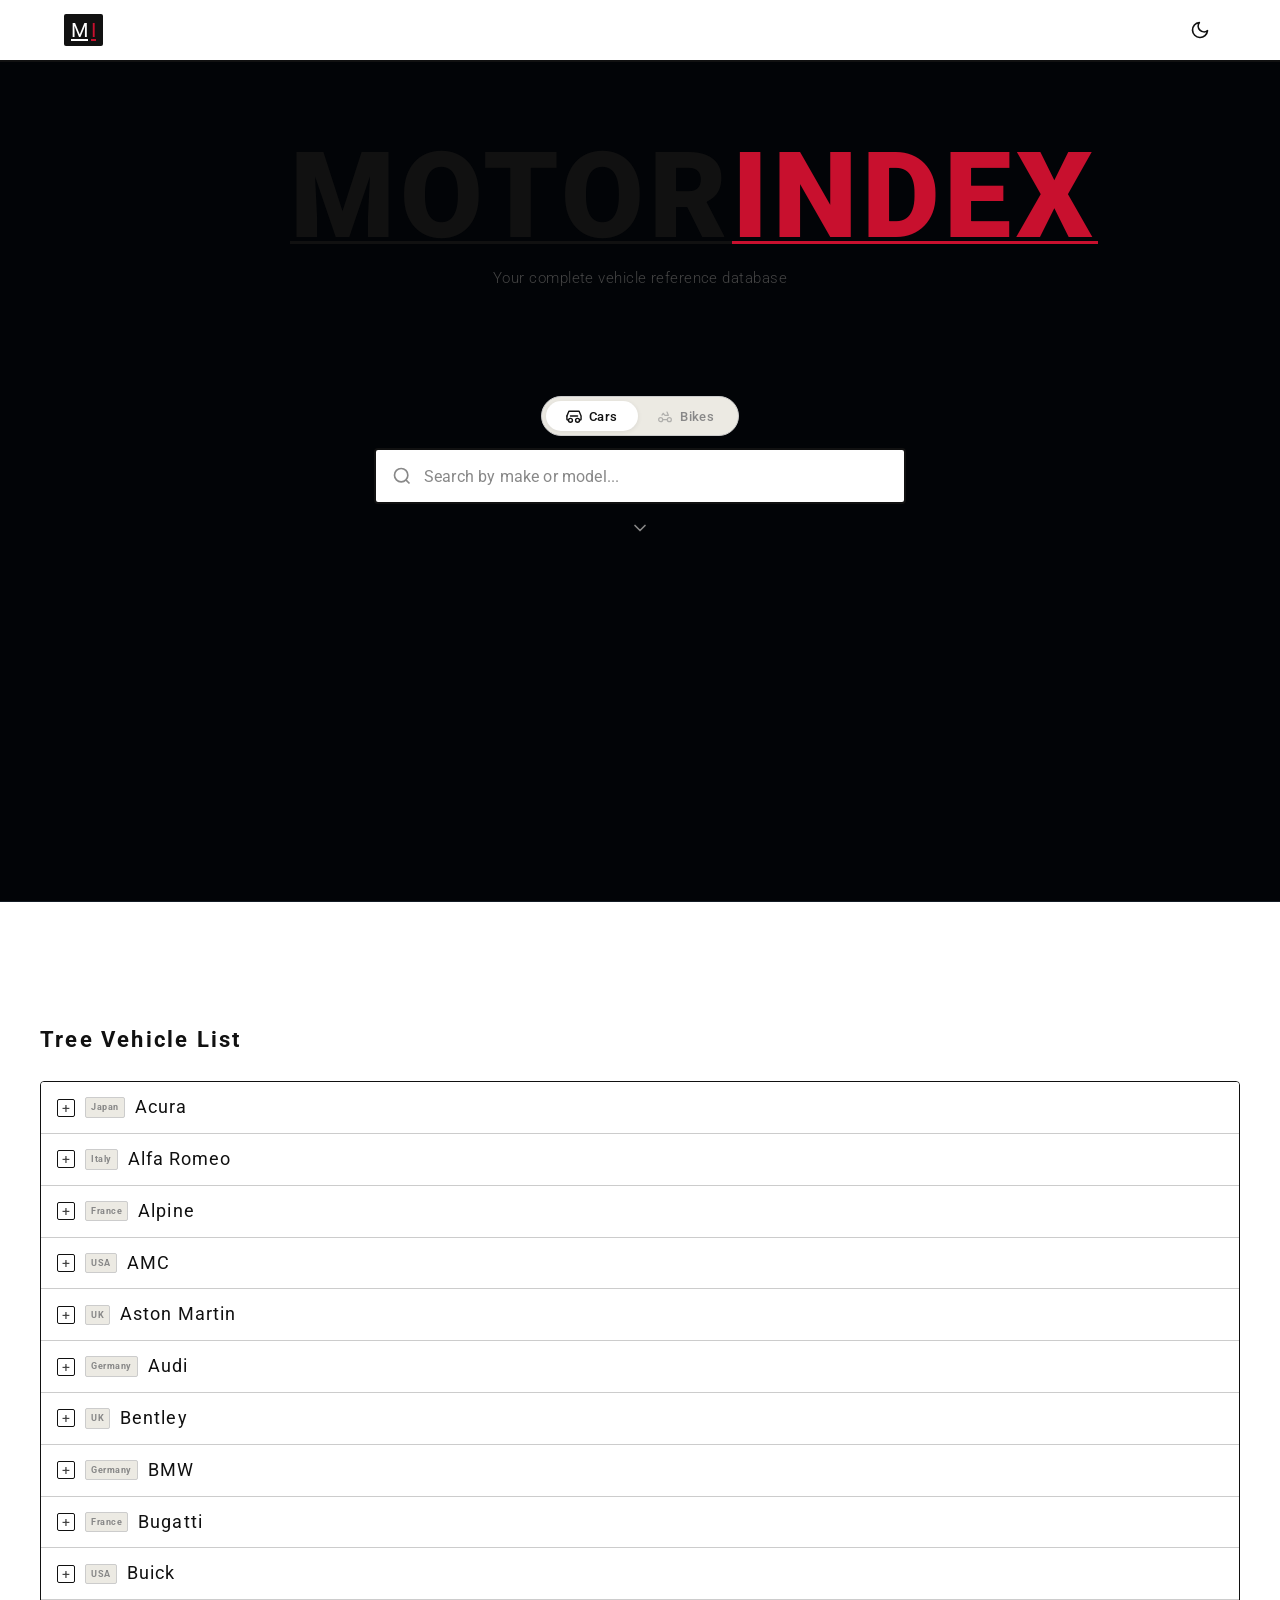
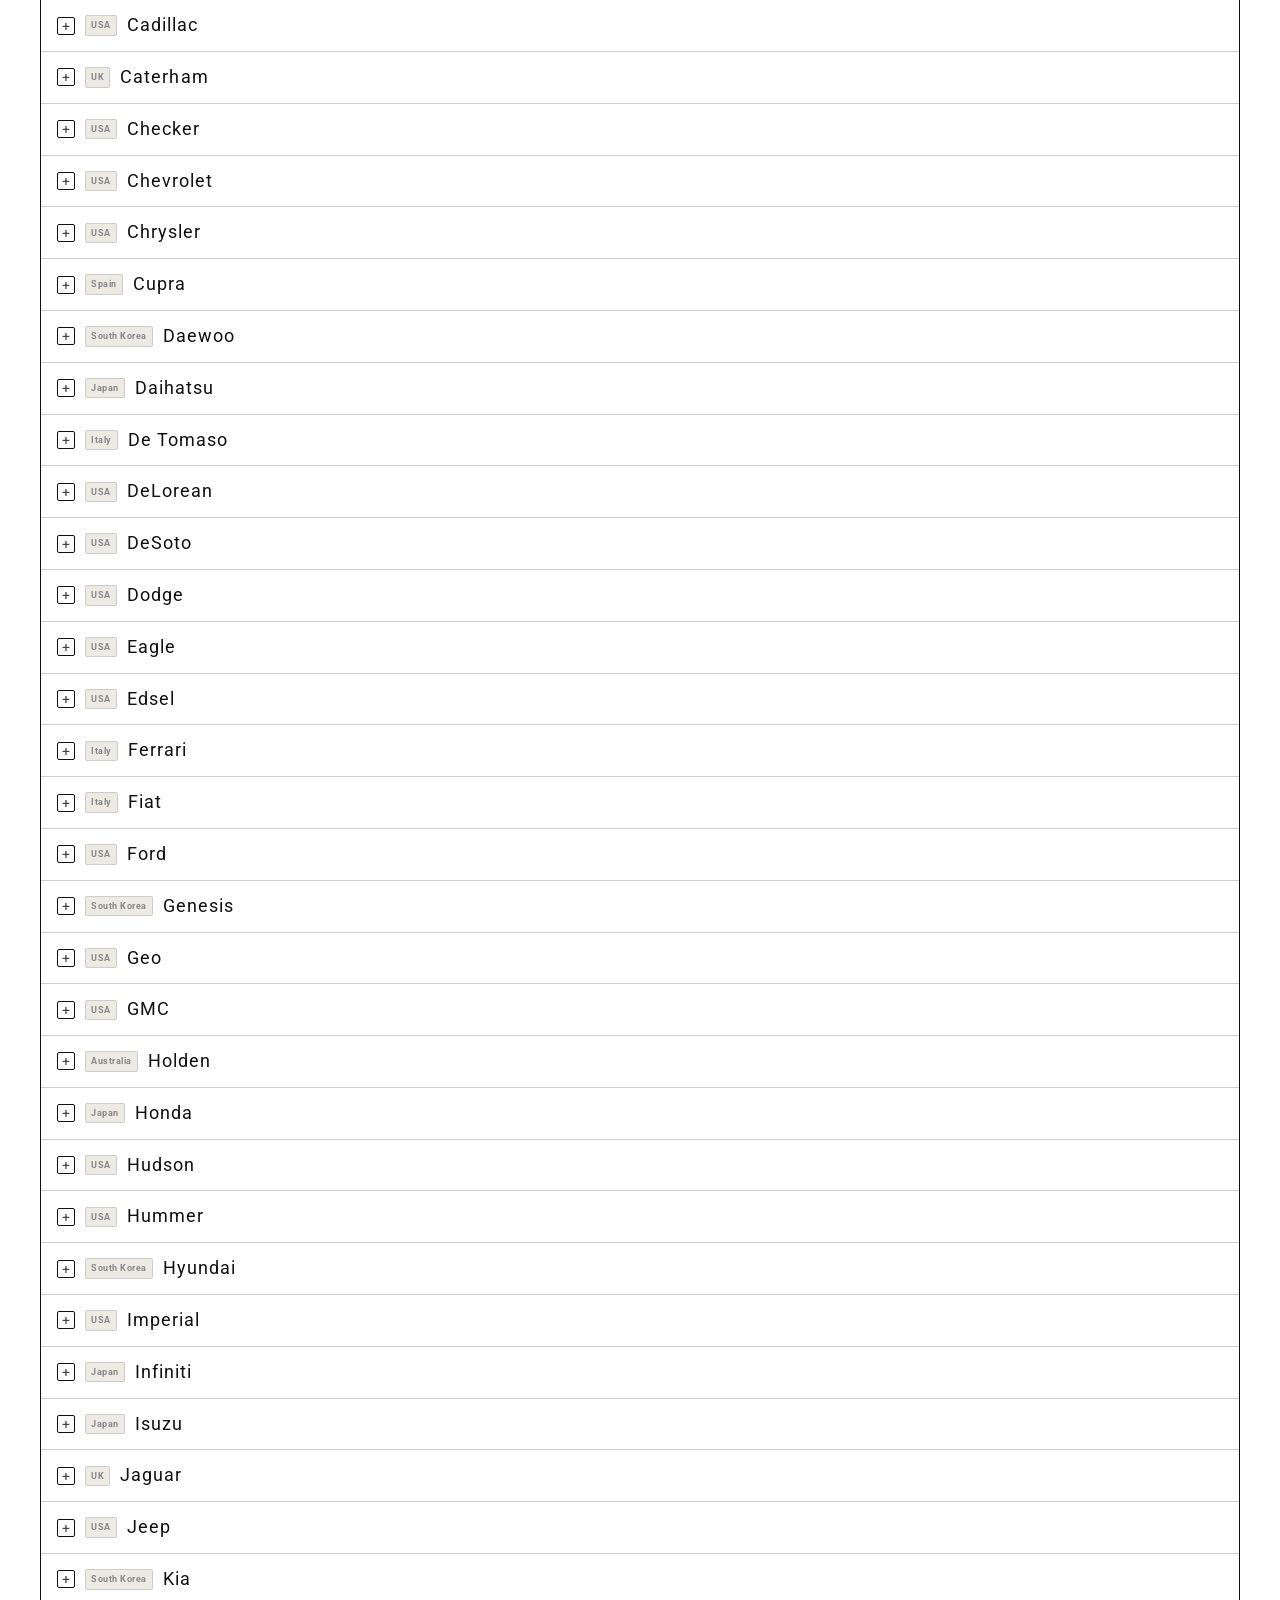
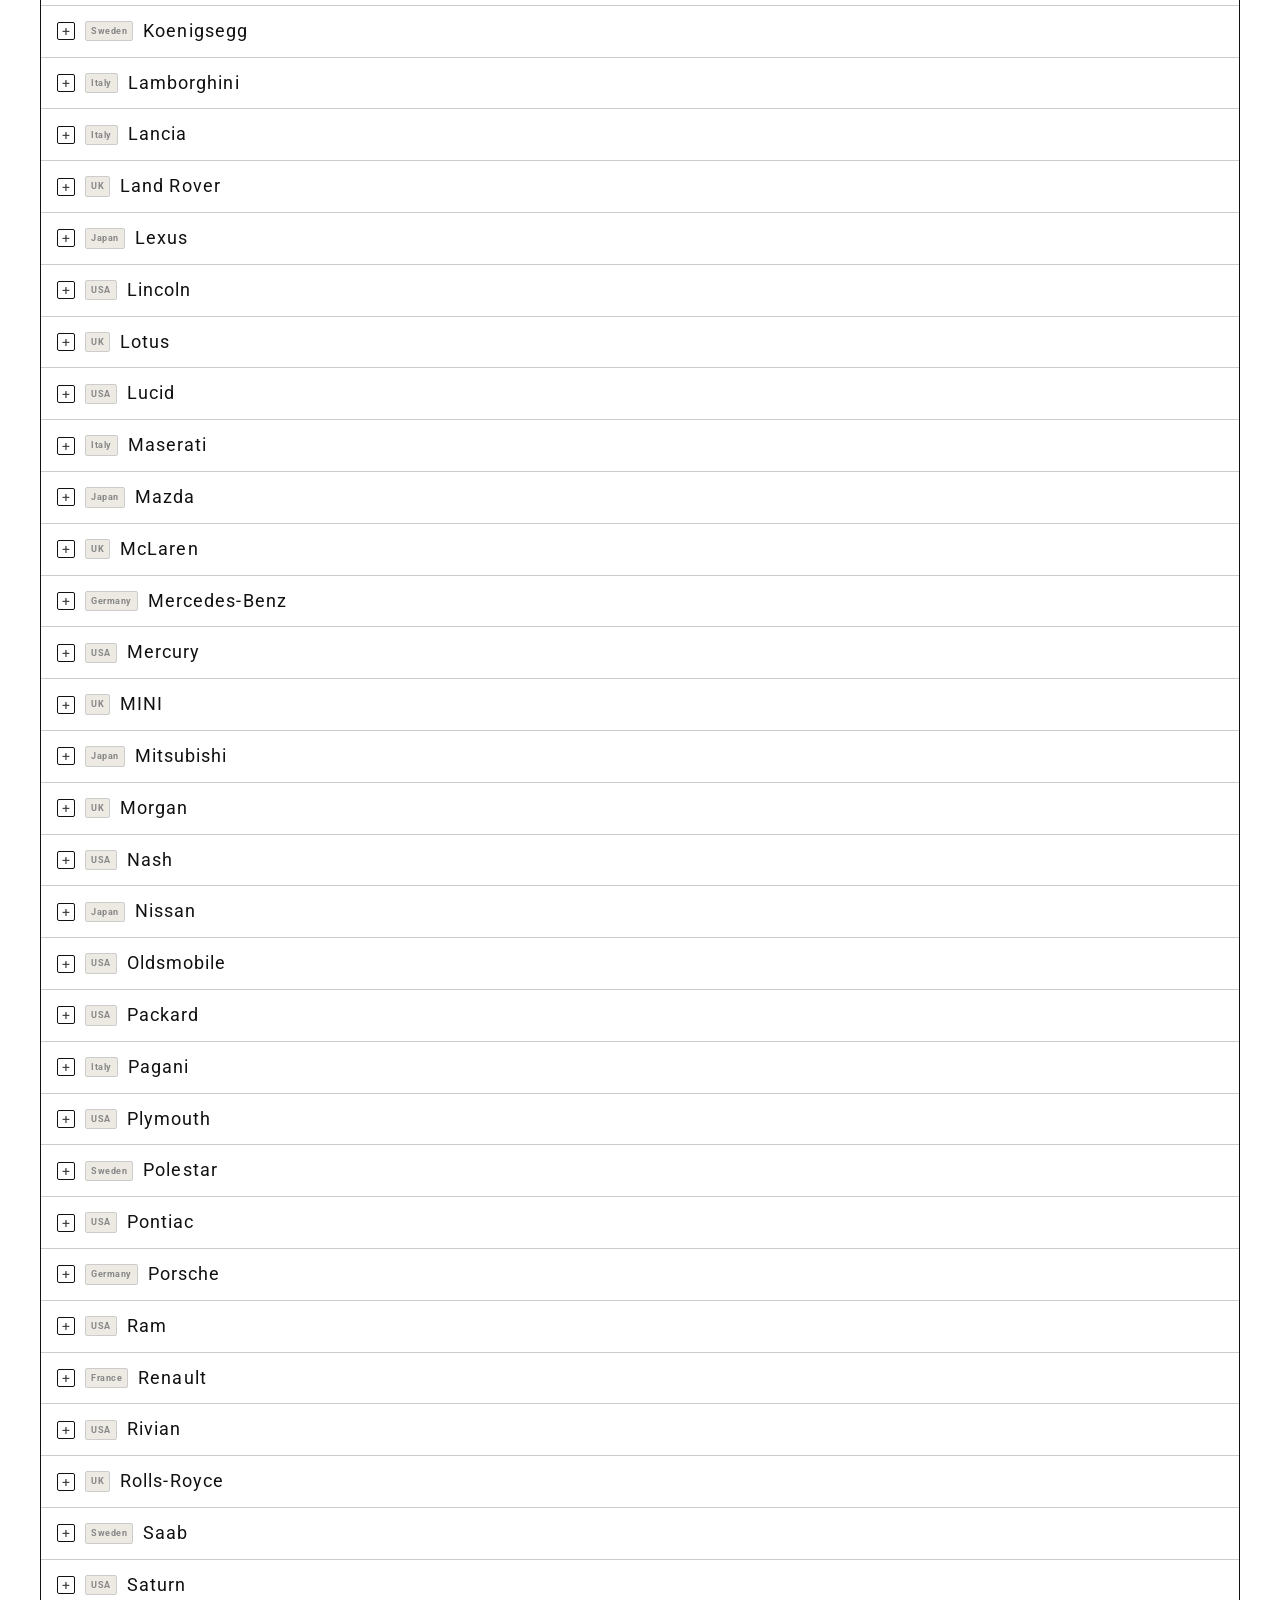
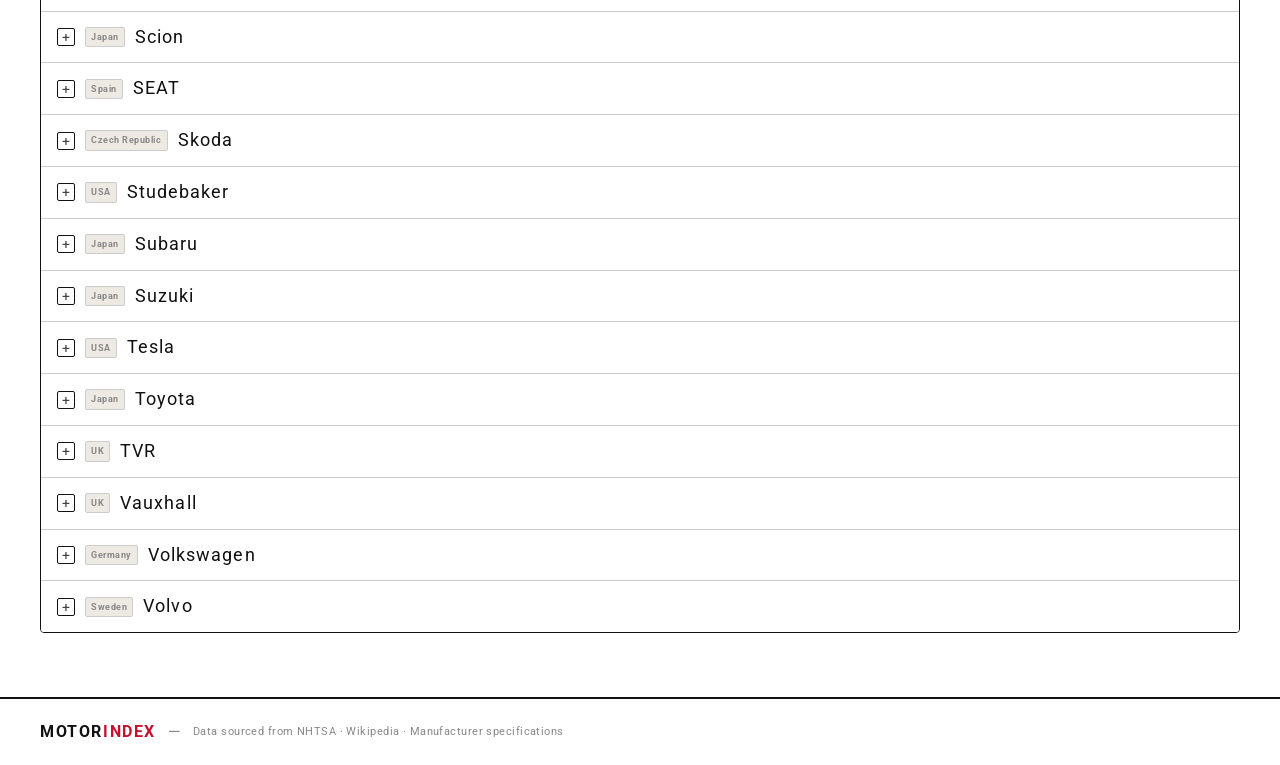
==== car.html @ bc0e2258 "Initial commit — MotorIndex project Co-Authored-By: Claude Sonnet 4.6 <noreply@anthropic.com>" ====
<!DOCTYPE html>
<html lang="en" data-theme="light">
<head>
  <meta charset="UTF-8">
  <meta name="viewport" content="width=device-width, initial-scale=1.0">
  <title>Vehicle Profile — MotorIndex</title>
  <link rel="preconnect" href="https://fonts.googleapis.com">
  <link rel="preconnect" href="https://fonts.gstatic.com" crossorigin>
  <link href="https://fonts.googleapis.com/css2?family=Roboto:ital,wght@0,300;0,400;0,500;0,700;0,900;1,400&display=swap" rel="stylesheet">
  <link rel="stylesheet" href="css/style.css">
</head>
<body>

  <header class="header">
    <div class="header-inner">
      <a href="index.html" class="logo">
        <span class="logo-mark"><span class="logo-m">M</span><span class="logo-i">I</span></span>
      </a>
      <button class="theme-toggle" id="themeToggle" aria-label="Toggle theme">
        <svg class="theme-icon theme-icon--sun" viewBox="0 0 24 24" fill="none" stroke="currentColor" stroke-width="2" stroke-linecap="round" stroke-linejoin="round" width="20" height="20" aria-hidden="true">
          <circle cx="12" cy="12" r="5"/>
          <line x1="12" y1="1" x2="12" y2="3"/>
          <line x1="12" y1="21" x2="12" y2="23"/>
          <line x1="4.22" y1="4.22" x2="5.64" y2="5.64"/>
          <line x1="18.36" y1="18.36" x2="19.78" y2="19.78"/>
          <line x1="1" y1="12" x2="3" y2="12"/>
          <line x1="21" y1="12" x2="23" y2="12"/>
          <line x1="4.22" y1="19.78" x2="5.64" y2="18.36"/>
          <line x1="18.36" y1="5.64" x2="19.78" y2="4.22"/>
        </svg>
        <svg class="theme-icon theme-icon--moon" viewBox="0 0 24 24" fill="none" stroke="currentColor" stroke-width="2" stroke-linecap="round" stroke-linejoin="round" width="20" height="20" aria-hidden="true">
          <path d="M21 12.79A9 9 0 1 1 11.21 3 7 7 0 0 0 21 12.79z"/>
        </svg>
      </button>
    </div>
  </header>

  <main class="car-main">
    <div class="page-inner">

      <nav class="breadcrumb" id="breadcrumb" aria-label="Breadcrumb">
        <a href="index.html" class="breadcrumb-link">Home</a>
        <span class="breadcrumb-sep">›</span>
        <a href="#" class="breadcrumb-link" id="breadcrumbMakeLink">—</a>
        <span class="breadcrumb-sep">›</span>
        <a href="#" class="breadcrumb-link" id="breadcrumbModelLink">—</a>
        <span class="breadcrumb-sep">›</span>
        <span class="breadcrumb-current" id="breadcrumbYear">—</span>
      </nav>

      <!-- Car hero -->
      <div class="car-hero" id="carHero">
        <div class="car-hero-text">
          <p class="car-year-badge" id="carYear">—</p>
          <h1 class="car-title" id="carTitle">Loading vehicle...</h1>
          <div class="car-meta" id="carMeta"></div>
          <div class="car-rating-row" id="carRatingRow"></div>
        </div>
        <div class="car-hero-image" id="carHeroImage">
          <div class="car-image-placeholder" id="carImagePlaceholder">
            <svg viewBox="0 0 120 60" fill="none" xmlns="http://www.w3.org/2000/svg" class="car-silhouette">
              <path d="M10 40 L20 20 L35 14 L65 12 L85 18 L100 28 L110 35 L110 42 L10 42 Z" stroke="currentColor" stroke-width="2" fill="none"/>
              <circle cx="28" cy="43" r="7" stroke="currentColor" stroke-width="2" fill="none"/>
              <circle cx="88" cy="43" r="7" stroke="currentColor" stroke-width="2" fill="none"/>
              <path d="M35 14 L38 28 L75 28 L80 18" stroke="currentColor" stroke-width="1.5" fill="none"/>
            </svg>
          </div>
          <img class="car-image hidden" id="carImage" alt="" loading="lazy">
        </div>
      </div>

      <!-- Recall banner -->
      <div class="recall-banner hidden" id="recallBanner">
        <svg viewBox="0 0 24 24" fill="none" stroke="currentColor" stroke-width="2" width="18" height="18">
          <path d="M10.29 3.86L1.82 18a2 2 0 0 0 1.71 3h16.94a2 2 0 0 0 1.71-3L13.71 3.86a2 2 0 0 0-3.42 0z"/>
          <line x1="12" y1="9" x2="12" y2="13"/><line x1="12" y1="17" x2="12.01" y2="17"/>
        </svg>
        <span id="recallBannerText"></span>
        <a href="#recalls" class="recall-banner-link">View recalls ↓</a>
      </div>

      <!-- Tab navigation -->
      <nav class="tab-nav" id="tabNav" role="tablist" aria-label="Vehicle sections">
        <button class="tab-btn active" data-tab="overview" role="tab" aria-selected="true">
          <span>OVERVIEW</span>
        </button>
        <button class="tab-btn" data-tab="specs" role="tab" aria-selected="false">
          <span>SPECIFICATIONS</span>
        </button>
        <button class="tab-btn" data-tab="maintenance" role="tab" aria-selected="false">
          <span>MAINTENANCE</span>
        </button>
        <button class="tab-btn" data-tab="videos" role="tab" aria-selected="false">
          <span>VIDEOS</span>
        </button>
      </nav>

      <!-- Tab: Overview -->
      <div class="tab-panel active" id="tab-overview" role="tabpanel">
        <div class="section-header">
          <span class="chapter-num">01</span>
          <h2 class="section-title">OVERVIEW</h2>
          <div class="section-rule"></div>
        </div>

        <div class="overview-grid">
          <div class="overview-main">
            <div class="info-block" id="overviewDesc">
              <div class="skeleton-text">
                <div class="skeleton-line"></div>
                <div class="skeleton-line"></div>
                <div class="skeleton-line short"></div>
              </div>
            </div>

            <div class="safety-block" id="safetyBlock"></div>
          </div>

          <div class="overview-aside">
            <div class="quick-facts" id="quickFacts">
              <div class="quick-facts-header">QUICK FACTS</div>
              <div class="quick-facts-body" id="quickFactsBody">
                <div class="skeleton-text">
                  <div class="skeleton-line"></div>
                  <div class="skeleton-line"></div>
                  <div class="skeleton-line"></div>
                </div>
              </div>
            </div>

            <div class="external-links" id="externalLinks"></div>
          </div>
        </div>
      </div>

      <!-- Tab: Specs -->
      <div class="tab-panel" id="tab-specs" role="tabpanel">
        <div class="section-header">
          <span class="chapter-num">02</span>
          <h2 class="section-title">SPECIFICATIONS</h2>
          <div class="section-rule"></div>
        </div>
        <div class="specs-content" id="specsContent">
          <div class="loading-state">
            <div class="loading-spinner"></div>
            <p>Loading specifications...</p>
          </div>
        </div>
      </div>

      <!-- Tab: Maintenance -->
      <div class="tab-panel" id="tab-maintenance" role="tabpanel">
        <div class="section-header">
          <span class="chapter-num">03</span>
          <h2 class="section-title">MAINTENANCE SCHEDULE</h2>
          <div class="section-rule"></div>
        </div>
        <div class="maintenance-content" id="maintenanceContent">
          <div class="loading-state">
            <div class="loading-spinner"></div>
            <p>Loading maintenance schedule...</p>
          </div>
        </div>
      </div>

      <!-- Tab: Videos -->
      <div class="tab-panel" id="tab-videos" role="tabpanel">
        <div class="section-header">
          <span class="chapter-num">04</span>
          <h2 class="section-title">VIDEO GUIDES</h2>
          <div class="section-rule"></div>
        </div>
        <p class="videos-intro">Curated video searches for this vehicle. Links open YouTube.</p>
        <div class="videos-grid" id="videosGrid"></div>
      </div>

    </div>
  </main>

  <!-- Recalls section (outside tabs for anchor linking) -->
  <div class="recalls-section page-inner hidden" id="recallsSection">
    <div class="section-header">
      <span class="chapter-num" style="color:var(--accent)">!</span>
      <h2 class="section-title">RECALL NOTICES</h2>
      <div class="section-rule"></div>
    </div>
    <div id="recallsList"></div>
  </div>

  <footer class="footer">
    <div class="footer-inner">
      <span class="footer-logo"><span class="footer-logo-motor">MOTOR</span><span class="footer-logo-index">INDEX</span></span>
      <span class="footer-sep">—</span>
      <span class="footer-copy">Data sourced from NHTSA · Wikipedia · Manufacturer specifications</span>
    </div>
  </footer>

  <script src="js/data.js"></script>
  <script src="js/theme.js"></script>
  <script src="js/api.js"></script>
  <script src="js/maintenance.js"></script>
  <script src="js/car.js"></script>
</body>
</html>
---- css/style.css ----
/* ============================================================
   MotorIndex — Style System
   Theme: Car Manual · White & Black · Light/Dark
   ============================================================ */

/* ── Variables ────────────────────────────────────────────── */
:root {
  --bg:          #FFFFFF;
  --bg-2:        #F5F4F0;
  --bg-3:        #ECEAE3;
  --text:        #111111;
  --text-2:      #444444;
  --text-3:      #888888;
  --accent:      #C8102E;
  --accent-dim:  rgba(200, 16, 46, 0.12);
  --border:      #CCCCCC;
  --border-2:    #111111;
  --shadow:      rgba(0, 0, 0, 0.08);
  --shadow-lg:   rgba(0, 0, 0, 0.16);
  --radius:      4px;
  --transition:  0.25s ease;
}

[data-theme="dark"] {
  --bg:          #0E0E0E;
  --bg-2:        #1A1A1A;
  --bg-3:        #242424;
  --text:        #F0EFEB;
  --text-2:      #AAAAAA;
  --text-3:      #666666;
  --accent:      #E8303E;
  --accent-dim:  rgba(232, 48, 62, 0.15);
  --border:      #2E2E2E;
  --border-2:    #EEEEEE;
  --shadow:      rgba(0, 0, 0, 0.3);
  --shadow-lg:   rgba(0, 0, 0, 0.5);
}

/* ── Reset ────────────────────────────────────────────────── */
*, *::before, *::after { box-sizing: border-box; margin: 0; padding: 0; }

html {
  scroll-behavior: smooth;
  font-size: 16px;
}

body {
  font-family: 'Roboto', sans-serif;
  font-weight: 400;
  background: var(--bg);
  color: var(--text);
  line-height: 1.6;
  transition: background var(--transition), color var(--transition);
  min-height: 100vh;
  display: flex;
  flex-direction: column;
}

main { flex: 1; }

a { color: inherit; text-decoration: none; }
img { max-width: 100%; height: auto; display: block; }
button { cursor: pointer; border: none; background: none; font-family: inherit; }

/* ── Header ───────────────────────────────────────────────── */
.header {
  position: sticky;
  top: 0;
  z-index: 100;
  background: var(--bg);
  border-bottom: 2px solid var(--border-2);
  transition: background var(--transition), border-color var(--transition);
}

.header-inner {
  max-width: 1200px;
  margin: 0 auto;
  padding: 0 24px;
  height: 60px;
  display: flex;
  align-items: center;
  justify-content: space-between;
}

/* ── Logo ─────────────────────────────────────────────────── */
.logo {
  display: flex;
  align-items: center;
  gap: 10px;
  text-decoration: none;
  transition: opacity 0.2s;
}
.logo:hover { opacity: 0.75; }

.logo-mark {
  height: 32px;
  background: #111111;
  font-family: 'Roboto', sans-serif;
  font-size: 20px;
  display: flex;
  align-items: center;
  justify-content: center;
  gap: 3px;
  border-radius: 2px;
  padding: 0 7px;
  flex-shrink: 0;
}

.logo-m {
  color: #ffffff;
  line-height: 1;
  text-decoration: underline;
  text-decoration-color: #ffffff;
  text-underline-offset: 2px;
  text-decoration-thickness: 2px;
}

.logo-i {
  color: var(--accent);
  line-height: 1;
  text-decoration: underline;
  text-decoration-color: var(--accent);
  text-underline-offset: 2px;
  text-decoration-thickness: 2px;
}

/* ── Hero title underlines ────────────────────────────────── */
.hero-title-motor {
  text-decoration: underline;
  text-decoration-color: var(--text);
  text-underline-offset: 4px;
  text-decoration-thickness: 3px;
  transition: text-decoration-color var(--transition);
}

.hero-title-index {
  color: var(--accent);
  text-decoration: underline;
  text-decoration-color: var(--accent);
  text-underline-offset: 4px;
  text-decoration-thickness: 3px;
}

/* ── Theme Toggle ─────────────────────────────────────────── */
.theme-toggle {
  display: flex;
  align-items: center;
  justify-content: center;
  background: none;
  border: none;
  cursor: pointer;
  padding: 6px;
  border-radius: var(--radius);
  color: var(--text);
  transition: color var(--transition), opacity 0.2s;
}
.theme-toggle:hover { opacity: 0.6; }

/* Sun shown in dark mode, moon shown in light mode */
.theme-icon { display: none; flex-shrink: 0; }
.theme-icon--moon { display: block; }

[data-theme="dark"] .theme-icon--moon { display: none; }
[data-theme="dark"] .theme-icon--sun  { display: block; }

/* ── Hero Section ─────────────────────────────────────────── */
.hero {
  position: relative;
  padding: 80px 24px 60px;
  text-align: center;
  overflow: hidden;
  min-height: calc(100vh - 60px);
  border-bottom: 1px solid rgba(147, 197, 253, 0.12);
  background: #020407;
}

.hero-bg-lines {
  display: none;
}

.hero-inner {
  position: relative;
  z-index: 1;
  max-width: 700px;
  margin: 0 auto;
}

.hero-edition {
  font-family: 'Roboto', sans-serif;
  font-size: 11px;
  letter-spacing: 0.18em;
  color: var(--text-3);
  margin-bottom: 20px;
  animation: fadeUp 0.6s ease both;
}

.hero-title {
  font-family: 'Roboto', sans-serif;
  font-size: clamp(64px, 12vw, 120px);
  font-weight: 900;
  line-height: 0.9;
  letter-spacing: 0.04em;
  color: var(--text);
  text-align: center;
  margin-bottom: 16px;
  animation: fadeUp 0.6s ease 0.1s both;
}


.hero-subtitle {
  font-size: 15px;
  color: var(--text-2);
  font-weight: 300;
  margin-bottom: 40px;
  letter-spacing: 0.03em;
  animation: fadeUp 0.6s ease 0.2s both;
}

/* ── Floating Search ──────────────────────────────────────── */
.float-search {
  position: fixed;
  left: 50%;
  transform: translateX(-50%);
  width: 100%;
  max-width: 580px;
  padding: 0 24px;
  z-index: 50;
  top: 42vh; /* overridden by JS on scroll */
}

.float-arrow {
  display: flex;
  justify-content: center;
  margin-top: 14px;
  color: var(--text-3);
  animation: float-arrow-bounce 1.6s ease-in-out infinite;
  transition: opacity 0.3s ease;
}

@keyframes float-arrow-bounce {
  0%, 100% { transform: translateY(0);   opacity: 0.5; }
  50%       { transform: translateY(8px); opacity: 1;   }
}

/* ── Mode Toggle (Car / Bikes) ────────────────────────────── */
.mode-toggle {
  position: relative;
  display: flex;
  align-items: center;
  width: fit-content;
  margin: 0 auto 12px;
  background: rgba(255,255,255,0.06);
  border: 1px solid rgba(147, 197, 253, 0.18);
  border-radius: 100px;
  padding: 4px;
}

.mode-pill {
  position: absolute;
  top: 4px;
  left: 4px;
  height: calc(100% - 8px);
  background: rgba(147, 197, 253, 0.18);
  border-radius: 100px;
  pointer-events: none;
  transition: transform 0.32s cubic-bezier(0.34, 1.4, 0.64, 1),
              width 0.32s cubic-bezier(0.34, 1.4, 0.64, 1);
}

.mode-btn {
  position: relative;
  z-index: 1;
  display: flex;
  align-items: center;
  gap: 7px;
  padding: 7px 20px;
  border-radius: 100px;
  font-family: 'Roboto', sans-serif;
  font-size: 13px;
  font-weight: 500;
  color: rgba(147, 197, 253, 0.4);
  background: none;
  border: none;
  cursor: pointer;
  white-space: nowrap;
  letter-spacing: 0.03em;
  transition: color 0.25s ease;
}

.mode-btn svg {
  flex-shrink: 0;
  transition: transform 0.3s ease, opacity 0.25s ease;
  opacity: 0.5;
}

.mode-btn.active {
  color: #ddeeff;
}

.mode-btn.active svg {
  transform: scale(1.18);
  opacity: 1;
}

/* In light mode (hero isn't visible) fall back to theme colours */
[data-theme="light"] .mode-toggle {
  background: var(--bg-3);
  border-color: var(--border);
}
[data-theme="light"] .mode-pill  { background: var(--bg); box-shadow: 0 1px 5px var(--shadow); }
[data-theme="light"] .mode-btn   { color: var(--text-3); }
[data-theme="light"] .mode-btn.active { color: var(--text); }
[data-theme="light"] .mode-btn svg { opacity: 0.6; }
[data-theme="light"] .mode-btn.active svg { opacity: 1; }

/* ── Search ───────────────────────────────────────────────── */

.search-box {
  position: relative;
  max-width: 580px;
  margin: 0 auto;
}

.search-input-row {
  display: flex;
  align-items: center;
  background: var(--bg);
  border: 2px solid var(--border-2);
  border-radius: var(--radius);
  padding: 0 16px;
  gap: 12px;
  transition: border-color 0.2s, box-shadow 0.2s, background var(--transition);
  height: 56px;
}

.search-input-row:focus-within {
  border-color: var(--accent);
  box-shadow: 0 0 0 3px var(--accent-dim);
}

.search-icon {
  width: 20px;
  height: 20px;
  color: var(--text-3);
  flex-shrink: 0;
}

.search-input {
  flex: 1;
  border: none;
  outline: none;
  background: transparent;
  font-family: 'Roboto', sans-serif;
  font-size: 16px;
  color: var(--text);
  letter-spacing: 0.01em;
}

.search-input::placeholder { color: var(--text-3); }

.search-clear {
  display: flex;
  align-items: center;
  justify-content: center;
  width: 28px;
  height: 28px;
  border-radius: 50%;
  color: var(--text-3);
  background: var(--bg-3);
  transition: background 0.2s, color 0.2s, transform 0.2s;
  flex-shrink: 0;
}

.search-clear:hover { background: var(--border); color: var(--text); transform: scale(1.1); }

.search-dropdown {
  position: absolute;
  top: calc(100% + 6px);
  left: 0;
  right: 0;
  background: var(--bg);
  border: 2px solid var(--border-2);
  border-radius: var(--radius);
  overflow: hidden;
  z-index: 50;
  box-shadow: 0 8px 32px var(--shadow-lg);
  transform-origin: top;
  animation: dropdownIn 0.18s ease;
  display: none;
}

.search-dropdown.open { display: block; }

@keyframes dropdownIn {
  from { opacity: 0; transform: scaleY(0.95) translateY(-4px); }
  to   { opacity: 1; transform: scaleY(1) translateY(0); }
}

.dropdown-section-label {
  font-family: 'Roboto', sans-serif;
  font-size: 10px;
  letter-spacing: 0.12em;
  color: var(--text-3);
  padding: 10px 16px 4px;
  border-bottom: 1px solid var(--border);
}

.dropdown-item {
  display: flex;
  align-items: center;
  gap: 12px;
  padding: 12px 16px;
  cursor: pointer;
  transition: background 0.15s;
  font-size: 15px;
  color: var(--text);
}

.dropdown-item:hover,
.dropdown-item.focused {
  background: var(--bg-2);
}

.dropdown-item-icon {
  width: 28px;
  height: 28px;
  background: var(--bg-3);
  border-radius: 2px;
  display: flex;
  align-items: center;
  justify-content: center;
  font-family: 'Roboto', sans-serif;
  font-size: 14px;
  color: var(--text-2);
  flex-shrink: 0;
}

.dropdown-item-name { font-weight: 500; }
.dropdown-item-sub  { font-size: 12px; color: var(--text-3); margin-left: auto; flex-shrink: 0; }
.dropdown-item-meta { display: flex; flex-direction: column; flex: 1; min-width: 0; }
.dropdown-item-make-label { font-size: 11px; color: var(--text-3); margin-top: 1px; }

.dropdown-empty {
  padding: 20px 16px;
  text-align: center;
  color: var(--text-3);
  font-size: 14px;
}

.search-hint {
  margin-top: 12px;
  font-family: 'Roboto', sans-serif;
  font-size: 11px;
  color: var(--text-3);
  letter-spacing: 0.04em;
}

/* ── Section Headers ──────────────────────────────────────── */
.section-header {
  display: flex;
  align-items: center;
  gap: 16px;
  margin-bottom: 32px;
}

.chapter-num {
  font-family: 'Roboto', sans-serif;
  font-size: 32px;
  color: var(--text-3);
  line-height: 1;
  flex-shrink: 0;
}

.section-title {
  font-family: 'Roboto', sans-serif;
  font-size: 22px;
  font-weight: 700;
  letter-spacing: 0.1em;
  color: var(--text);
  white-space: nowrap;
}

.section-rule {
  flex: 1;
  height: 2px;
  background: var(--border-2);
  transition: background var(--transition);
}

/* ── Browse Section ───────────────────────────────────────── */
.browse-section {
  padding: 120px 24px 64px;
}

.browse-inner {
  max-width: 1200px;
  margin: 0 auto;
}

.tree-list-title {
  font-family: 'Roboto', sans-serif;
  font-size: 22px;
  font-weight: 700;
  letter-spacing: 0.1em;
  color: var(--text);
  margin-bottom: 24px;
}

.filter-bar {
  display: flex;
  gap: 0;
  margin-bottom: 28px;
  border: 1.5px solid var(--border-2);
  border-radius: var(--radius);
  overflow: hidden;
  width: fit-content;
}

.filter-btn {
  padding: 8px 20px;
  font-family: 'Roboto', sans-serif;
  font-size: 11px;
  letter-spacing: 0.1em;
  color: var(--text-2);
  background: transparent;
  cursor: pointer;
  transition: background 0.2s, color 0.2s;
  border: none;
  position: relative;
}

.filter-btn + .filter-btn::before {
  content: '';
  position: absolute;
  left: 0; top: 20%; bottom: 20%;
  width: 1.5px;
  background: var(--border-2);
}

.filter-btn.active {
  background: var(--text);
  color: var(--bg);
}

.filter-btn:not(.active):hover {
  background: var(--bg-2);
  color: var(--text);
}

/* ── Makes Grid ───────────────────────────────────────────── */
.makes-grid {
  display: grid;
  grid-template-columns: repeat(auto-fill, minmax(160px, 1fr));
  gap: 12px;
}

.make-card {
  display: flex;
  flex-direction: column;
  align-items: center;
  justify-content: center;
  gap: 10px;
  padding: 24px 16px;
  background: var(--bg-2);
  border: 1.5px solid var(--border);
  border-radius: var(--radius);
  cursor: pointer;
  transition:
    transform 0.22s cubic-bezier(0.34, 1.56, 0.64, 1),
    box-shadow 0.22s ease,
    border-color 0.2s,
    background 0.2s;
  position: relative;
  overflow: hidden;
  text-align: center;
  user-select: none;
}

.make-card::after {
  content: '';
  position: absolute;
  inset: 0;
  background: var(--accent);
  opacity: 0;
  transition: opacity 0.3s;
  pointer-events: none;
}

.make-card:hover {
  transform: translateY(-4px);
  box-shadow: 0 8px 24px var(--shadow);
  border-color: var(--accent);
}

.make-card:active {
  transform: translateY(-1px);
  box-shadow: 0 3px 8px var(--shadow);
}

.make-card:active::after { opacity: 0.06; }

.make-initial {
  width: 44px;
  height: 44px;
  border-radius: 2px;
  background: var(--bg-3);
  border: 1.5px solid var(--border);
  display: flex;
  align-items: center;
  justify-content: center;
  font-family: 'Roboto', sans-serif;
  font-size: 24px;
  color: var(--text);
  transition: background 0.2s, border-color 0.2s, color var(--transition);
}

.make-card:hover .make-initial {
  background: var(--accent);
  border-color: var(--accent);
  color: #fff;
}

.make-name {
  font-family: 'Roboto', sans-serif;
  font-size: 11px;
  letter-spacing: 0.08em;
  color: var(--text-2);
  text-align: center;
  transition: color 0.2s;
}

.make-card:hover .make-name { color: var(--text); }

/* ── Load More ────────────────────────────────────────────── */
.load-more-wrap {
  text-align: center;
  margin-top: 32px;
}

/* ── Buttons ──────────────────────────────────────────────── */
.btn {
  display: inline-flex;
  align-items: center;
  gap: 8px;
  padding: 10px 24px;
  border-radius: var(--radius);
  font-family: 'Roboto', sans-serif;
  font-size: 12px;
  letter-spacing: 0.1em;
  font-weight: 700;
  cursor: pointer;
  transition: transform 0.18s cubic-bezier(0.34, 1.56, 0.64, 1), box-shadow 0.18s ease, background 0.2s, color 0.2s;
  position: relative;
  overflow: hidden;
  border: none;
}

.btn::before {
  content: '';
  position: absolute;
  top: 50%; left: 50%;
  width: 0; height: 0;
  background: rgba(255, 255, 255, 0.3);
  border-radius: 50%;
  transform: translate(-50%, -50%);
  transition: width 0.5s ease, height 0.5s ease, opacity 0.5s ease;
  opacity: 0;
}

.btn:active::before { width: 250px; height: 250px; opacity: 0; }
.btn:active { transform: scale(0.97); }

.btn-primary {
  background: var(--text);
  color: var(--bg);
}
.btn-primary:hover {
  transform: translateY(-2px);
  box-shadow: 0 6px 20px var(--shadow);
}

.btn-outline {
  background: transparent;
  color: var(--text);
  border: 2px solid var(--border-2);
}
.btn-outline:hover {
  background: var(--bg-2);
  transform: translateY(-2px);
  box-shadow: 0 6px 20px var(--shadow);
}

.btn-accent {
  background: var(--accent);
  color: #fff;
}
.btn-accent:hover {
  transform: translateY(-2px);
  box-shadow: 0 6px 20px rgba(200,16,46,0.3);
}

/* ── How It Works ─────────────────────────────────────────── */
.how-section {
  padding: 64px 24px;
  background: var(--bg-2);
  border-top: 2px solid var(--border-2);
  border-bottom: 2px solid var(--border-2);
  transition: background var(--transition);
}

.how-inner { max-width: 1200px; margin: 0 auto; }

.steps-grid {
  display: grid;
  grid-template-columns: repeat(auto-fit, minmax(240px, 1fr));
  gap: 2px;
  border: 2px solid var(--border-2);
  border-radius: var(--radius);
  overflow: hidden;
}

.step-card {
  padding: 32px 28px;
  background: var(--bg);
  transition: background var(--transition);
  position: relative;
}

.step-card + .step-card {
  border-left: 2px solid var(--border-2);
}

.step-num {
  display: block;
  font-family: 'Roboto', sans-serif;
  font-size: 48px;
  color: var(--border);
  line-height: 1;
  margin-bottom: 12px;
  transition: color 0.2s;
}

.step-card:hover .step-num { color: var(--accent); }

.step-title {
  font-family: 'Roboto', sans-serif;
  font-size: 13px;
  font-weight: 700;
  letter-spacing: 0.06em;
  margin-bottom: 10px;
  color: var(--text);
}

.step-desc {
  font-size: 14px;
  color: var(--text-2);
  line-height: 1.7;
}

/* ── Footer ───────────────────────────────────────────────── */
.footer {
  border-top: 2px solid var(--border-2);
  padding: 20px 24px;
  background: var(--bg);
  transition: background var(--transition), border-color var(--transition);
  margin-top: auto;
}

.footer-inner {
  max-width: 1200px;
  margin: 0 auto;
  display: flex;
  align-items: center;
  gap: 12px;
  flex-wrap: wrap;
}

.footer-logo {
  font-family: 'Roboto', sans-serif;
  font-size: 16px;
  font-weight: 700;
  letter-spacing: 0.1em;
}

.footer-logo-motor { color: var(--text); }
.footer-logo-index { color: var(--accent); }

.footer-sep { color: var(--text-3); }

.footer-copy {
  font-family: 'Roboto', sans-serif;
  font-size: 11px;
  color: var(--text-3);
  letter-spacing: 0.04em;
}

/* ── Skeleton Loaders ─────────────────────────────────────── */
.grid-skeleton {
  display: grid;
  grid-template-columns: repeat(auto-fill, minmax(160px, 1fr));
  gap: 12px;
  width: 100%;
}

.skeleton-card {
  height: 110px;
  border-radius: var(--radius);
  background: linear-gradient(90deg, var(--bg-2) 25%, var(--bg-3) 50%, var(--bg-2) 75%);
  background-size: 200% 100%;
  animation: shimmer 1.6s infinite;
}

.skeleton-text { display: flex; flex-direction: column; gap: 10px; }
.skeleton-line {
  height: 14px;
  background: linear-gradient(90deg, var(--bg-2) 25%, var(--bg-3) 50%, var(--bg-2) 75%);
  background-size: 200% 100%;
  animation: shimmer 1.6s infinite;
  border-radius: 2px;
}
.skeleton-line.short { width: 60%; }

@keyframes shimmer {
  0%   { background-position: 200% 0; }
  100% { background-position: -200% 0; }
}

/* ── Animations ───────────────────────────────────────────── */
@keyframes fadeUp {
  from { opacity: 0; transform: translateY(20px); }
  to   { opacity: 1; transform: translateY(0); }
}

@keyframes fadeIn {
  from { opacity: 0; transform: translateY(8px); }
  to   { opacity: 1; transform: translateY(0); }
}

.anim-in {
  animation: fadeIn 0.35s ease both;
}

/* ── Browse Page ──────────────────────────────────────────── */
.browse-main { padding: 40px 24px 64px; }

.page-inner {
  max-width: 1200px;
  margin: 0 auto;
}

.breadcrumb {
  display: flex;
  align-items: center;
  gap: 8px;
  margin-bottom: 32px;
  font-family: 'Roboto', sans-serif;
  font-size: 11px;
  letter-spacing: 0.06em;
  color: var(--text-3);
}

.breadcrumb-link {
  color: var(--text-3);
  transition: color 0.2s;
}
.breadcrumb-link:hover { color: var(--accent); }
.breadcrumb-sep { color: var(--border); }
.breadcrumb-current { color: var(--text); font-weight: 700; }

.browse-page-header {
  display: flex;
  align-items: center;
  gap: 24px;
  padding: 28px 0;
  margin-bottom: 40px;
  border-bottom: 2px solid var(--border-2);
}

.browse-make-badge {
  width: 72px;
  height: 72px;
  background: var(--text);
  border-radius: 4px;
  display: flex;
  align-items: center;
  justify-content: center;
  flex-shrink: 0;
  transition: background var(--transition);
}

.browse-make-badge .make-initial {
  width: auto; height: auto;
  background: transparent;
  border: none;
  color: var(--bg);
  font-size: 40px;
}

.browse-make-label {
  font-family: 'Roboto', sans-serif;
  font-size: 10px;
  letter-spacing: 0.15em;
  color: var(--text-3);
  margin-bottom: 6px;
}

.browse-make-name {
  font-family: 'Roboto', sans-serif;
  font-size: 42px;
  letter-spacing: 0.06em;
  color: var(--text);
  line-height: 1;
  margin-bottom: 4px;
}

.browse-make-count {
  font-family: 'Roboto', sans-serif;
  font-size: 12px;
  color: var(--text-3);
}

.browse-search-wrap { margin-bottom: 28px; }

.mini-search {
  display: flex;
  align-items: center;
  gap: 10px;
  background: var(--bg-2);
  border: 1.5px solid var(--border);
  border-radius: var(--radius);
  padding: 0 14px;
  height: 42px;
  max-width: 320px;
  transition: border-color 0.2s, background var(--transition);
}

.mini-search:focus-within {
  border-color: var(--accent);
  background: var(--bg);
}

.mini-search-input {
  flex: 1;
  border: none;
  outline: none;
  background: transparent;
  font-family: 'Roboto', sans-serif;
  font-size: 14px;
  color: var(--text);
}
.mini-search-input::placeholder { color: var(--text-3); }

.models-grid {
  display: grid;
  grid-template-columns: repeat(auto-fill, minmax(200px, 1fr));
  gap: 12px;
}

.model-card {
  padding: 20px 18px;
  background: var(--bg-2);
  border: 1.5px solid var(--border);
  border-radius: var(--radius);
  cursor: pointer;
  transition:
    transform 0.22s cubic-bezier(0.34, 1.56, 0.64, 1),
    box-shadow 0.22s ease,
    border-color 0.2s;
  position: relative;
}

.model-card:hover {
  transform: translateY(-3px);
  box-shadow: 0 6px 20px var(--shadow);
  border-color: var(--accent);
}

.model-card:active { transform: translateY(0); }

.model-card-name {
  font-family: 'Roboto', sans-serif;
  font-size: 13px;
  font-weight: 700;
  color: var(--text);
  margin-bottom: 4px;
}

.model-card-make {
  font-size: 12px;
  color: var(--text-3);
}

.model-card-arrow {
  position: absolute;
  right: 16px;
  top: 50%;
  transform: translateY(-50%);
  color: var(--text-3);
  transition: transform 0.2s, color 0.2s;
}

.model-card:hover .model-card-arrow {
  transform: translateY(-50%) translateX(4px);
  color: var(--accent);
}

/* ── Year Modal ───────────────────────────────────────────── */
.modal-overlay {
  position: fixed;
  inset: 0;
  background: rgba(0, 0, 0, 0.6);
  backdrop-filter: blur(4px);
  z-index: 200;
  display: flex;
  align-items: center;
  justify-content: center;
  padding: 24px;
  animation: fadeIn 0.2s ease;
}

.modal-overlay.hidden { display: none; }

.modal {
  background: var(--bg);
  border: 2px solid var(--border-2);
  border-radius: var(--radius);
  width: 100%;
  max-width: 560px;
  max-height: 80vh;
  overflow-y: auto;
  padding: 32px;
  animation: modalIn 0.25s cubic-bezier(0.34, 1.56, 0.64, 1);
}

@keyframes modalIn {
  from { opacity: 0; transform: scale(0.92) translateY(10px); }
  to   { opacity: 1; transform: scale(1) translateY(0); }
}

.modal-header {
  display: flex;
  align-items: center;
  justify-content: space-between;
  margin-bottom: 8px;
}

.modal-title {
  font-family: 'Roboto', sans-serif;
  font-size: 28px;
  letter-spacing: 0.08em;
  color: var(--text);
}

.modal-close {
  width: 36px; height: 36px;
  border-radius: 50%;
  display: flex;
  align-items: center;
  justify-content: center;
  color: var(--text-2);
  background: var(--bg-2);
  cursor: pointer;
  transition: background 0.2s, transform 0.2s;
}
.modal-close:hover { background: var(--bg-3); transform: rotate(90deg); }

.modal-subtitle {
  font-family: 'Roboto', sans-serif;
  font-size: 12px;
  color: var(--accent);
  margin-bottom: 24px;
  letter-spacing: 0.06em;
}

.year-grid {
  display: grid;
  grid-template-columns: repeat(auto-fill, minmax(70px, 1fr));
  gap: 8px;
}

.year-btn {
  padding: 10px 6px;
  background: var(--bg-2);
  border: 1.5px solid var(--border);
  border-radius: var(--radius);
  font-family: 'Roboto', sans-serif;
  font-size: 13px;
  font-weight: 700;
  color: var(--text-2);
  cursor: pointer;
  text-align: center;
  transition:
    transform 0.18s cubic-bezier(0.34, 1.56, 0.64, 1),
    background 0.18s,
    border-color 0.18s,
    color 0.18s;
}

.year-btn:hover {
  background: var(--text);
  border-color: var(--text);
  color: var(--bg);
  transform: scale(1.06);
}

.year-btn:active { transform: scale(0.97); }

/* ── Car Detail Page ──────────────────────────────────────── */
.car-main { padding: 40px 24px 80px; }

.car-hero {
  display: grid;
  grid-template-columns: 1fr auto;
  gap: 40px;
  align-items: start;
  padding: 32px 0 40px;
  border-bottom: 2px solid var(--border-2);
  margin-bottom: 0;
}

.car-year-badge {
  font-family: 'Roboto', sans-serif;
  font-size: 11px;
  letter-spacing: 0.14em;
  color: var(--accent);
  margin-bottom: 8px;
}

.car-title {
  font-family: 'Roboto', sans-serif;
  font-size: clamp(36px, 6vw, 64px);
  letter-spacing: 0.04em;
  color: var(--text);
  line-height: 1;
  margin-bottom: 12px;
}

.car-meta {
  display: flex;
  align-items: center;
  gap: 16px;
  flex-wrap: wrap;
  margin-bottom: 20px;
}

.car-meta-item {
  font-family: 'Roboto', sans-serif;
  font-size: 11px;
  letter-spacing: 0.08em;
  color: var(--text-3);
  padding: 4px 10px;
  background: var(--bg-2);
  border: 1px solid var(--border);
  border-radius: 2px;
}

.car-rating-row {
  display: flex;
  align-items: center;
  gap: 12px;
}

.rating-stars {
  display: flex;
  gap: 3px;
}

.star {
  width: 20px; height: 20px;
  fill: var(--border);
  transition: fill 0.2s;
}
.star.filled    { fill: #F5A623; }
.star.half      { fill: url(#halfGrad); }

.rating-label {
  font-family: 'Roboto', sans-serif;
  font-size: 11px;
  color: var(--text-3);
}

.car-hero-image {
  width: 280px;
  flex-shrink: 0;
}

.car-image-placeholder {
  width: 280px;
  height: 160px;
  background: var(--bg-2);
  border: 1.5px dashed var(--border);
  border-radius: var(--radius);
  display: flex;
  align-items: center;
  justify-content: center;
  color: var(--border);
  transition: background var(--transition);
}

.car-silhouette { width: 140px; opacity: 0.5; }

.car-image {
  width: 280px;
  height: 180px;
  object-fit: cover;
  border-radius: var(--radius);
  border: 1.5px solid var(--border);
}

.car-image.hidden { display: none; }

/* ── Recall Banner ────────────────────────────────────────── */
.recall-banner {
  display: flex;
  align-items: center;
  gap: 12px;
  padding: 14px 20px;
  background: rgba(200, 16, 46, 0.08);
  border: 1.5px solid var(--accent);
  border-radius: var(--radius);
  color: var(--accent);
  font-size: 14px;
  margin-bottom: 0;
  font-weight: 500;
}

.recall-banner.hidden { display: none; }
.recall-banner-link {
  margin-left: auto;
  font-family: 'Roboto', sans-serif;
  font-size: 11px;
  color: var(--accent);
  letter-spacing: 0.06em;
  transition: opacity 0.2s;
}
.recall-banner-link:hover { opacity: 0.7; }

/* ── Tab Navigation ───────────────────────────────────────── */
.tab-nav {
  display: flex;
  border-bottom: 2px solid var(--border-2);
  gap: 0;
  overflow-x: auto;
  scrollbar-width: none;
  margin-bottom: 0;
  position: sticky;
  top: 60px;
  background: var(--bg);
  z-index: 10;
  transition: background var(--transition);
}

.tab-nav::-webkit-scrollbar { display: none; }

.tab-btn {
  padding: 16px 24px;
  font-family: 'Roboto', sans-serif;
  font-size: 11px;
  letter-spacing: 0.12em;
  color: var(--text-3);
  background: transparent;
  border: none;
  cursor: pointer;
  position: relative;
  white-space: nowrap;
  transition: color 0.2s;
  flex-shrink: 0;
}

.tab-btn::after {
  content: '';
  position: absolute;
  bottom: -2px;
  left: 0; right: 0;
  height: 2px;
  background: var(--accent);
  transform: scaleX(0);
  transition: transform 0.25s cubic-bezier(0.4, 0, 0.2, 1);
  transform-origin: left;
}

.tab-btn.active {
  color: var(--text);
  font-weight: 700;
}

.tab-btn.active::after { transform: scaleX(1); }
.tab-btn:hover:not(.active) { color: var(--text-2); }

/* ── Tab Panels ───────────────────────────────────────────── */
.tab-panel {
  display: none;
  padding-top: 48px;
}

.tab-panel.active {
  display: block;
  animation: fadeIn 0.3s ease;
}

/* ── Overview Tab ─────────────────────────────────────────── */
.overview-grid {
  display: grid;
  grid-template-columns: 1fr 300px;
  gap: 40px;
  align-items: start;
}

.info-block {
  font-size: 15px;
  line-height: 1.8;
  color: var(--text-2);
  margin-bottom: 32px;
}

.info-block p + p { margin-top: 14px; }

/* ── Safety Block ─────────────────────────────────────────── */
.safety-block {
  padding: 24px;
  background: var(--bg-2);
  border: 1.5px solid var(--border);
  border-radius: var(--radius);
  transition: background var(--transition);
}

.safety-title {
  font-family: 'Roboto', sans-serif;
  font-size: 10px;
  letter-spacing: 0.14em;
  color: var(--text-3);
  margin-bottom: 16px;
}

.safety-grid {
  display: grid;
  grid-template-columns: 1fr 1fr;
  gap: 16px;
}

.safety-item {
  display: flex;
  flex-direction: column;
  gap: 6px;
}

.safety-item-label {
  font-size: 12px;
  color: var(--text-3);
}

.safety-stars {
  display: flex;
  gap: 2px;
}

.safety-star {
  width: 16px; height: 16px;
}

/* ── Quick Facts ──────────────────────────────────────────── */
.quick-facts {
  background: var(--bg-2);
  border: 2px solid var(--border-2);
  border-radius: var(--radius);
  overflow: hidden;
  transition: background var(--transition);
  margin-bottom: 16px;
}

.quick-facts-header {
  padding: 12px 16px;
  background: var(--text);
  color: var(--bg);
  font-family: 'Roboto', sans-serif;
  font-size: 10px;
  letter-spacing: 0.14em;
  font-weight: 700;
  transition: background var(--transition), color var(--transition);
}

.quick-facts-body {
  padding: 8px 0;
}

.fact-row {
  display: flex;
  justify-content: space-between;
  align-items: baseline;
  padding: 10px 16px;
  gap: 12px;
  border-bottom: 1px solid var(--border);
  transition: background 0.15s;
}

.fact-row:last-child { border-bottom: none; }
.fact-row:hover { background: var(--bg-3); }

.fact-key {
  font-size: 12px;
  color: var(--text-3);
  flex-shrink: 0;
}

.fact-val {
  font-family: 'Roboto', sans-serif;
  font-size: 12px;
  font-weight: 700;
  color: var(--text);
  text-align: right;
}

/* ── External Links ───────────────────────────────────────── */
.external-links {
  display: flex;
  flex-direction: column;
  gap: 8px;
}

.ext-link {
  display: flex;
  align-items: center;
  gap: 10px;
  padding: 12px 14px;
  background: var(--bg-2);
  border: 1.5px solid var(--border);
  border-radius: var(--radius);
  font-size: 13px;
  color: var(--text-2);
  text-decoration: none;
  transition: border-color 0.2s, transform 0.18s cubic-bezier(0.34, 1.56, 0.64, 1), background 0.2s;
}

.ext-link:hover {
  border-color: var(--accent);
  background: var(--bg);
  transform: translateX(4px);
  color: var(--text);
}

.ext-link-icon {
  width: 28px; height: 28px;
  background: var(--bg-3);
  border-radius: 2px;
  display: flex;
  align-items: center;
  justify-content: center;
  flex-shrink: 0;
  font-size: 14px;
}

.ext-link-label { font-size: 13px; font-weight: 500; }
.ext-link-arrow { margin-left: auto; color: var(--text-3); }

/* ── Specs Tab ────────────────────────────────────────────── */
.specs-content { }

.spec-group {
  margin-bottom: 36px;
  animation: fadeIn 0.3s ease;
}

.spec-group-title {
  font-family: 'Roboto', sans-serif;
  font-size: 10px;
  letter-spacing: 0.16em;
  color: var(--text-3);
  padding-bottom: 10px;
  border-bottom: 2px solid var(--border-2);
  margin-bottom: 0;
}

.spec-table {
  width: 100%;
  border-collapse: collapse;
}

.spec-row {
  border-bottom: 1px solid var(--border);
  transition: background 0.15s;
}

.spec-row:last-child { border-bottom: none; }
.spec-row:hover { background: var(--bg-2); }

.spec-key, .spec-val {
  padding: 12px 16px;
  font-size: 14px;
}

.spec-key {
  color: var(--text-2);
  width: 40%;
  vertical-align: top;
}

.spec-val {
  font-family: 'Roboto', sans-serif;
  font-size: 13px;
  font-weight: 700;
  color: var(--text);
  text-align: right;
}

/* ── Maintenance Tab ──────────────────────────────────────── */
.maintenance-content { }

.maintenance-intro {
  padding: 16px 20px;
  background: var(--bg-2);
  border-left: 3px solid var(--accent);
  border-radius: 0 var(--radius) var(--radius) 0;
  font-size: 14px;
  color: var(--text-2);
  line-height: 1.7;
  margin-bottom: 32px;
}

.maintenance-intro strong { color: var(--text); }

.maintenance-group {
  margin-bottom: 32px;
  animation: fadeIn 0.35s ease;
}

.maintenance-group-title {
  font-family: 'Roboto', sans-serif;
  font-size: 10px;
  letter-spacing: 0.16em;
  color: var(--text-3);
  padding-bottom: 10px;
  border-bottom: 2px solid var(--border-2);
  margin-bottom: 0;
}

.maintenance-table {
  width: 100%;
  border-collapse: collapse;
}

.maintenance-row {
  border-bottom: 1px solid var(--border);
  transition: background 0.15s;
}

.maintenance-row:last-child { border-bottom: none; }
.maintenance-row:hover { background: var(--bg-2); }

.maintenance-row td {
  padding: 14px 16px;
  vertical-align: middle;
}

.maint-priority {
  width: 4px;
  padding: 0 !important;
}

.priority-bar {
  width: 4px;
  height: 100%;
  min-height: 44px;
  border-radius: 2px;
}

.priority-high   { background: var(--accent); }
.priority-medium { background: #F5A623; }
.priority-low    { background: var(--text-3); }

.maint-service {
  font-weight: 500;
  font-size: 14px;
  color: var(--text);
}

.maint-interval {
  font-family: 'Roboto', sans-serif;
  font-size: 12px;
  color: var(--text-2);
  text-align: right;
}

.maint-badge {
  display: inline-block;
  padding: 2px 8px;
  border-radius: 2px;
  font-family: 'Roboto', sans-serif;
  font-size: 9px;
  letter-spacing: 0.08em;
  font-weight: 700;
  margin-left: 8px;
}

.badge-high   { background: var(--accent-dim); color: var(--accent); }
.badge-medium { background: rgba(245,166,35,0.15); color: #D4830A; }
.badge-low    { background: var(--bg-3); color: var(--text-3); }

/* ── Videos Tab ───────────────────────────────────────────── */
.videos-intro {
  font-size: 14px;
  color: var(--text-3);
  margin-bottom: 28px;
  font-family: 'Roboto', sans-serif;
  font-size: 12px;
  letter-spacing: 0.04em;
}

.videos-grid {
  display: grid;
  grid-template-columns: repeat(auto-fill, minmax(280px, 1fr));
  gap: 16px;
}

.video-card {
  background: var(--bg-2);
  border: 1.5px solid var(--border);
  border-radius: var(--radius);
  overflow: hidden;
  text-decoration: none;
  display: flex;
  flex-direction: column;
  transition:
    transform 0.22s cubic-bezier(0.34, 1.56, 0.64, 1),
    box-shadow 0.22s ease,
    border-color 0.2s;
}

.video-card:hover {
  transform: translateY(-4px);
  box-shadow: 0 10px 32px var(--shadow);
  border-color: var(--accent);
}

.video-card:active { transform: translateY(0); }

.video-thumb {
  aspect-ratio: 16 / 9;
  background: var(--bg-3);
  display: flex;
  align-items: center;
  justify-content: center;
  position: relative;
  overflow: hidden;
}

.video-play-icon {
  width: 52px; height: 52px;
  background: rgba(200, 16, 46, 0.9);
  border-radius: 50%;
  display: flex;
  align-items: center;
  justify-content: center;
  transition: transform 0.2s, background 0.2s;
}

.video-card:hover .video-play-icon {
  transform: scale(1.1);
  background: var(--accent);
}

.video-category {
  position: absolute;
  top: 10px; left: 10px;
  font-family: 'Roboto', sans-serif;
  font-size: 9px;
  letter-spacing: 0.1em;
  color: #fff;
  background: rgba(0,0,0,0.7);
  padding: 3px 8px;
  border-radius: 2px;
}

.video-info {
  padding: 16px;
}

.video-title {
  font-weight: 600;
  font-size: 14px;
  color: var(--text);
  margin-bottom: 6px;
  line-height: 1.4;
}

.video-desc {
  font-size: 12px;
  color: var(--text-3);
  line-height: 1.5;
}

.video-link-label {
  display: flex;
  align-items: center;
  gap: 6px;
  font-family: 'Roboto', sans-serif;
  font-size: 10px;
  letter-spacing: 0.08em;
  color: var(--accent);
  margin-top: 12px;
}

/* ── Recalls Section ──────────────────────────────────────── */
.recalls-section {
  padding: 48px 24px 64px;
  border-top: 2px solid var(--border);
}
.recalls-section.hidden { display: none; }

.recall-card {
  padding: 20px;
  background: var(--bg-2);
  border: 1.5px solid var(--border);
  border-left: 4px solid var(--accent);
  border-radius: 0 var(--radius) var(--radius) 0;
  margin-bottom: 16px;
  transition: background var(--transition);
  animation: fadeIn 0.3s ease;
}

.recall-card-header {
  display: flex;
  align-items: baseline;
  justify-content: space-between;
  gap: 12px;
  margin-bottom: 8px;
}

.recall-campaign {
  font-family: 'Roboto', sans-serif;
  font-size: 11px;
  color: var(--text-3);
}

.recall-date {
  font-family: 'Roboto', sans-serif;
  font-size: 11px;
  color: var(--text-3);
}

.recall-component {
  font-weight: 600;
  font-size: 14px;
  color: var(--text);
  margin-bottom: 8px;
}

.recall-summary {
  font-size: 13px;
  color: var(--text-2);
  line-height: 1.6;
}

/* ── Loading State ────────────────────────────────────────── */
.loading-state {
  display: flex;
  flex-direction: column;
  align-items: center;
  gap: 16px;
  padding: 48px;
  color: var(--text-3);
  font-size: 14px;
}

.loading-spinner {
  width: 32px; height: 32px;
  border: 2px solid var(--border);
  border-top-color: var(--accent);
  border-radius: 50%;
  animation: spin 0.8s linear infinite;
}

@keyframes spin {
  to { transform: rotate(360deg); }
}

/* ── Utility ──────────────────────────────────────────────── */
.hidden { display: none !important; }

.error-state {
  padding: 32px;
  text-align: center;
  color: var(--text-3);
  font-size: 14px;
  border: 1.5px dashed var(--border);
  border-radius: var(--radius);
}

.error-state h3 {
  font-family: 'Roboto', sans-serif;
  font-size: 13px;
  color: var(--accent);
  margin-bottom: 8px;
}

/* ── No Results ───────────────────────────────────────────── */
.no-results {
  grid-column: 1 / -1;
  text-align: center;
  padding: 48px;
  color: var(--text-3);
  font-size: 14px;
}

.no-results span {
  display: block;
  font-family: 'Roboto', sans-serif;
  font-size: 48px;
  color: var(--border);
  margin-bottom: 12px;
}

/* ── Responsive ───────────────────────────────────────────── */
@media (max-width: 900px) {
  .overview-grid {
    grid-template-columns: 1fr;
  }

  .overview-aside {
    display: grid;
    grid-template-columns: 1fr 1fr;
    gap: 16px;
  }

  .car-hero {
    grid-template-columns: 1fr;
  }

  .car-hero-image { display: none; }
}

@media (max-width: 600px) {
  .hero { padding: 48px 20px 48px; }
  .hero-title { font-size: 72px; }
  .browse-section { padding: 40px 20px; }
  .how-section { padding: 40px 20px; }

  .steps-grid { gap: 0; }
  .step-card + .step-card { border-left: none; border-top: 2px solid var(--border-2); }

  .makes-grid { grid-template-columns: repeat(auto-fill, minmax(130px, 1fr)); }

  .browse-page-header { flex-direction: column; align-items: flex-start; }

  .overview-aside { grid-template-columns: 1fr; }

  .tab-btn { padding: 14px 16px; font-size: 10px; }

  .safety-grid { grid-template-columns: 1fr; }
}

/* ═══════════════════════════════════════════════════════════
   Tree Browser
   ═══════════════════════════════════════════════════════════ */

/* ── Search bar ───────────────────────────────────────────── */
.tree-search-wrap { margin-bottom: 20px; }

.tree-search-input {
  display: block;
  width: 100%;
  max-width: 380px;
  height: 40px;
  padding: 0 14px;
  border: 1.5px solid var(--border-2);
  border-radius: var(--radius);
  background: var(--bg);
  color: var(--text);
  font-family: 'Roboto', sans-serif;
  font-size: 12px;
  letter-spacing: 0.04em;
  outline: none;
  transition: border-color 0.2s, box-shadow 0.2s, background var(--transition);
}
.tree-search-input:focus {
  border-color: var(--accent);
  box-shadow: 0 0 0 3px var(--accent-dim);
}
.tree-search-input::placeholder { color: var(--text-3); }

.tree-search-hint {
  font-family: 'Roboto', sans-serif;
  font-size: 10px;
  letter-spacing: 0.05em;
  color: var(--text-3);
  margin-top: 8px;
}

/* ── Tree root ────────────────────────────────────────────── */
.tree-root {
  border: 1.5px solid var(--border-2);
  border-radius: var(--radius);
  overflow: hidden;
}

/* ── Collapsible (CSS grid row trick) ─────────────────────── */
.tree-collapsible {
  display: grid;
  grid-template-rows: 0fr;
  transition: grid-template-rows 0.3s cubic-bezier(0.4, 0, 0.2, 1);
}
.tree-collapsible.open { grid-template-rows: 1fr; }
/* min-height: 0 is CRITICAL — without it content won't collapse to zero */
.tree-collapsible-inner { overflow: hidden; min-height: 0; }

/* ── Expand icon (+/−) ────────────────────────────────────── */
.tree-expand-icon {
  width: 18px;
  height: 18px;
  border: 1.5px solid var(--border-2);
  border-radius: 2px;
  display: flex;
  align-items: center;
  justify-content: center;
  font-family: 'Roboto', sans-serif;
  font-size: 14px;
  line-height: 1;
  color: var(--text-2);
  flex-shrink: 0;
  transition: background 0.18s, border-color 0.18s, color 0.18s;
  user-select: none;
}
.tree-expand-icon.open {
  background: var(--accent);
  border-color: var(--accent);
  color: #fff;
}

/* ── Make level ───────────────────────────────────────────── */
.tree-make { border-bottom: 1px solid var(--border); }
.tree-make:last-child { border-bottom: none; }

.tree-make-header {
  display: flex;
  align-items: center;
  gap: 10px;
  padding: 11px 16px;
  background: var(--bg);
  cursor: pointer;
  transition: background 0.15s;
  user-select: none;
}
.tree-make-header:hover { background: var(--bg-2); }
.tree-make-header:focus-visible { outline: 2px solid var(--accent); outline-offset: -2px; }
.tree-make-header:hover .tree-make-name { color: var(--accent); }
.tree-make-header:hover .tree-expand-icon { border-color: var(--accent); color: var(--accent); }

.country-badge {
  font-family: 'Roboto', sans-serif;
  font-size: 9px;
  font-weight: 700;
  letter-spacing: 0.06em;
  color: var(--text-3);
  background: var(--bg-3);
  border: 1px solid var(--border);
  border-radius: 2px;
  padding: 2px 5px;
  flex-shrink: 0;
  transition: color var(--transition), background var(--transition), border-color var(--transition);
}

.tree-make-header:hover .country-badge {
  color: var(--text-2);
  border-color: var(--border-2);
}

.tree-make-name {
  font-family: 'Roboto', sans-serif;
  font-size: 18px;
  letter-spacing: 0.06em;
  color: var(--text);
  flex: 1;
  transition: color 0.15s;
}

/* ── Year level ───────────────────────────────────────────── */
.tree-years {
  background: var(--bg-2);
  border-top: 1px solid var(--border);
  transition: background var(--transition);
}

.tree-year { border-bottom: 1px solid var(--border); }
.tree-year:last-child { border-bottom: none; }

.tree-year-header {
  display: flex;
  align-items: center;
  gap: 10px;
  padding: 8px 16px 8px 34px;
  cursor: pointer;
  transition: background 0.15s;
  user-select: none;
}
.tree-year-header:hover { background: var(--bg-3); }
.tree-year-header:focus-visible { outline: 2px solid var(--accent); outline-offset: -2px; }
.tree-year-header:hover .tree-expand-icon { border-color: var(--accent); color: var(--accent); }

.tree-year-label {
  font-family: 'Roboto', sans-serif;
  font-size: 12px;
  font-weight: 700;
  color: var(--text-2);
  letter-spacing: 0.08em;
  flex: 1;
  transition: color 0.15s;
}
.tree-year-header:hover .tree-year-label { color: var(--text); }

/* ── Model level ──────────────────────────────────────────── */
.tree-models {
  background: var(--bg-3);
  border-top: 1px solid var(--border);
  transition: background var(--transition);
}

.tree-model { border-bottom: 1px solid var(--border); }
.tree-model:last-child { border-bottom: none; }

.tree-model-header {
  display: flex;
  align-items: center;
  gap: 10px;
  padding: 7px 16px 7px 52px;
  cursor: pointer;
  transition: background 0.15s;
  user-select: none;
}
.tree-model-header:hover { background: rgba(0, 0, 0, 0.05); }
[data-theme="dark"] .tree-model-header:hover { background: rgba(255, 255, 255, 0.05); }
.tree-model-header:focus-visible { outline: 2px solid var(--accent); outline-offset: -2px; }
.tree-model-header:hover .tree-expand-icon { border-color: var(--accent); color: var(--accent); }

.tree-model-name {
  font-family: 'Roboto', sans-serif;
  font-size: 11px;
  letter-spacing: 0.04em;
  color: var(--text);
  flex: 1;
  transition: color 0.15s;
}
.tree-model-header:hover .tree-model-name { color: var(--accent); }

/* ── Variant level ────────────────────────────────────────── */
.tree-variants {
  background: var(--bg);
  border-top: 1px solid var(--border);
  transition: background var(--transition);
}

.tree-variant-row {
  display: flex;
  align-items: center;
  gap: 10px;
  padding: 8px 16px 8px 70px;
  cursor: pointer;
  border-bottom: 1px solid var(--border);
  transition: background 0.15s;
  user-select: none;
}
.tree-variant-row:last-child { border-bottom: none; }
.tree-variant-row:hover { background: var(--accent-dim); }
.tree-variant-row:focus-visible { outline: 2px solid var(--accent); outline-offset: -2px; }

.tree-variant-arrow {
  color: var(--accent);
  font-size: 14px;
  flex-shrink: 0;
  transition: transform 0.15s;
}
.tree-variant-row:hover .tree-variant-arrow { transform: translateX(3px); }

.tree-variant-label {
  font-family: 'Roboto', sans-serif;
  font-size: 11px;
  color: var(--text-2);
  letter-spacing: 0.03em;
  transition: color 0.15s;
}
.tree-variant-row:hover .tree-variant-label { color: var(--text); }

/* ── Loading / empty states ───────────────────────────────── */
.tree-loading-init {
  display: flex;
  align-items: center;
  gap: 12px;
  padding: 24px 20px;
  font-family: 'Roboto', sans-serif;
  font-size: 11px;
  color: var(--text-3);
  letter-spacing: 0.04em;
}

.tree-loading {
  display: flex;
  align-items: center;
  gap: 10px;
  padding: 10px 16px 10px 52px;
  font-family: 'Roboto', sans-serif;
  font-size: 11px;
  color: var(--text-3);
}

.tree-spinner {
  display: inline-block;
  width: 14px;
  height: 14px;
  border: 2px solid var(--border);
  border-top-color: var(--accent);
  border-radius: 50%;
  animation: spin 0.75s linear infinite;
  flex-shrink: 0;
}

.tree-spinner--xs {
  width: 10px;
  height: 10px;
  border-width: 1.5px;
}

.tree-empty {
  padding: 20px 16px;
  font-family: 'Roboto', sans-serif;
  font-size: 11px;
  color: var(--text-3);
  letter-spacing: 0.04em;
  text-align: center;
}

.tree-empty-year {
  padding: 9px 16px 9px 52px;
  font-family: 'Roboto', sans-serif;
  font-size: 11px;
  color: var(--text-3);
  letter-spacing: 0.03em;
  font-style: italic;
}

.tree-error { color: var(--accent); cursor: pointer; font-style: normal; }

/* ── Responsive ───────────────────────────────────────────── */
@media (max-width: 600px) {
  .tree-search-input { max-width: 100%; }
  .tree-year-header  { padding-left: 28px; }
  .tree-model-header { padding-left: 44px; }
  .tree-variant-row  { padding-left: 60px; }
}

/* ═══════════════════════════════════════════════════════════
   Hero X-Ray Car  (index.html only)
   ═══════════════════════════════════════════════════════════ */

.hero-xray {
  position: absolute;
  inset: 0;
  z-index: 0;
  pointer-events: none;
  display: flex;
  align-items: center;
  justify-content: center;
  overflow: hidden;
}

.xray-stage {
  width: 88%;
  max-width: 800px;
  opacity: 0.52;
  filter: drop-shadow(0 0 28px rgba(147, 197, 253, 0.3));
}

/* Hero always dark — no theme override needed */
[data-theme="dark"] .xray-stage { opacity: 0.52; }
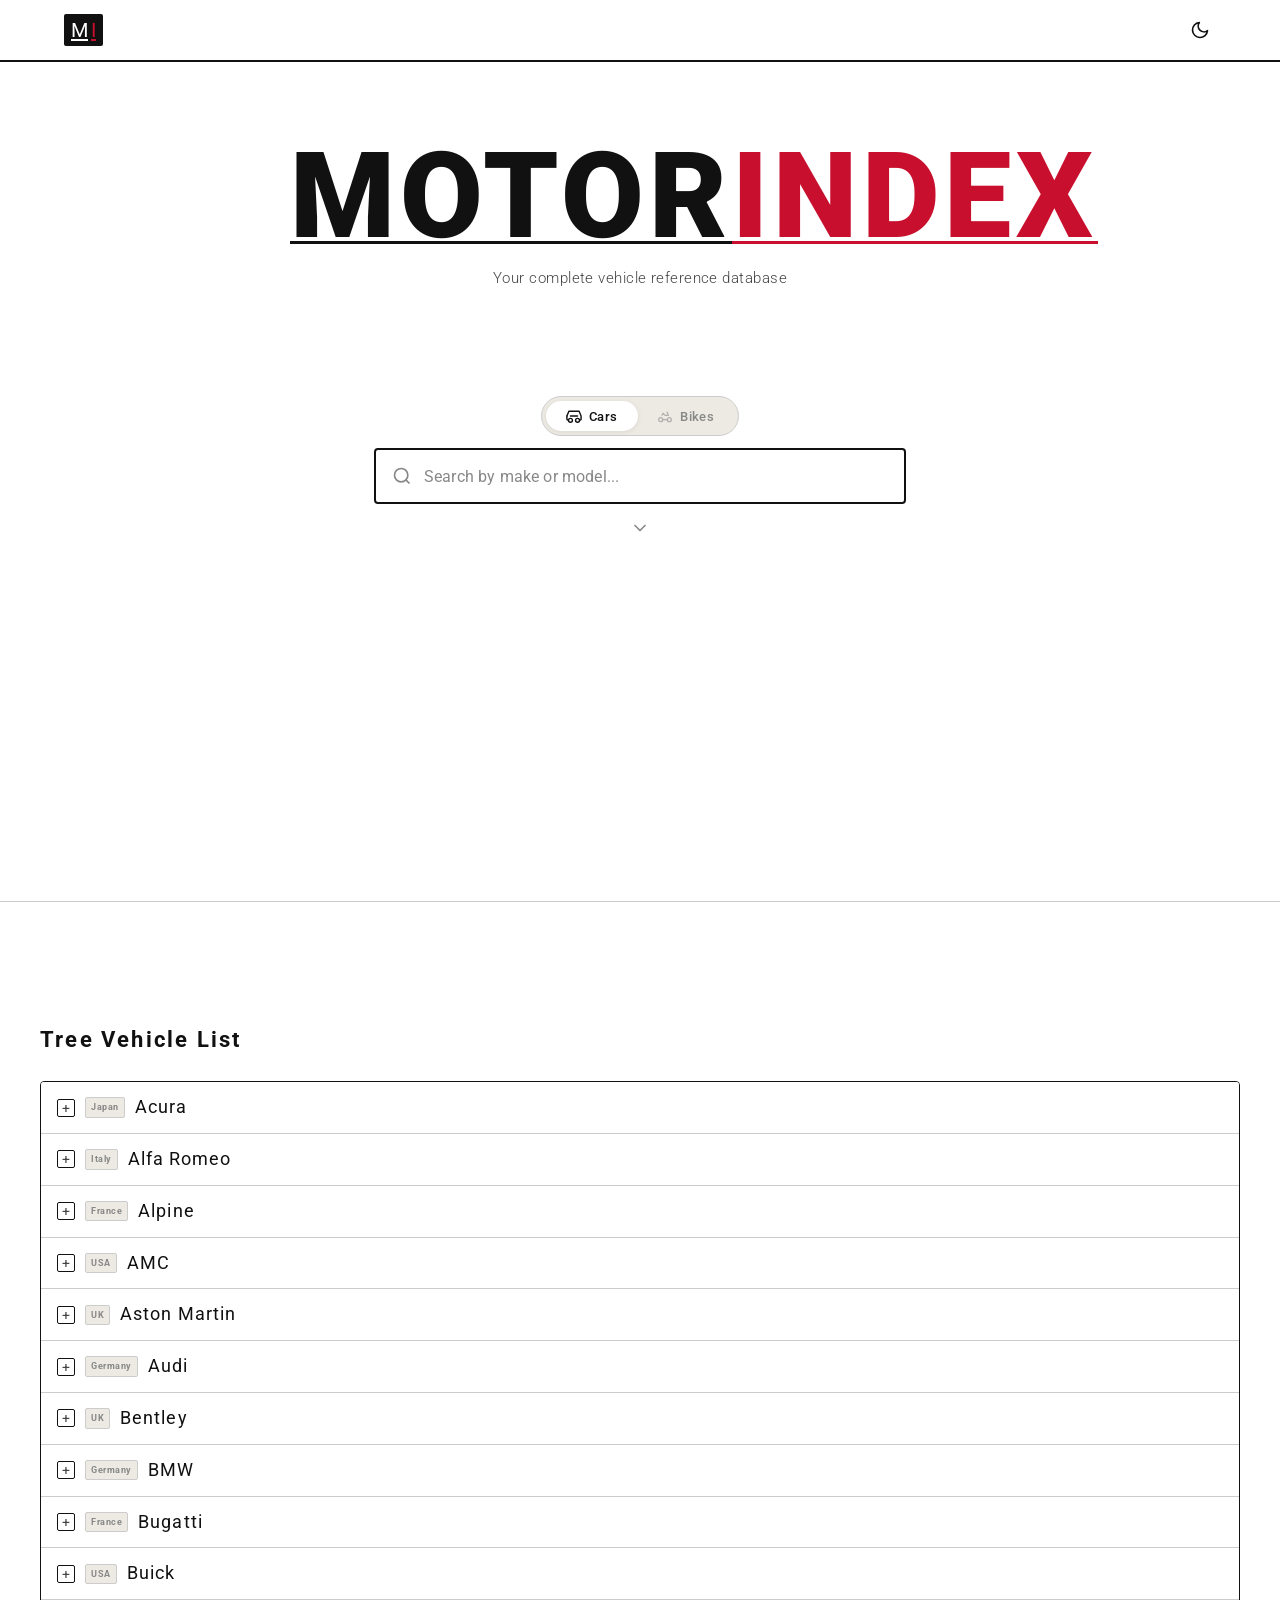
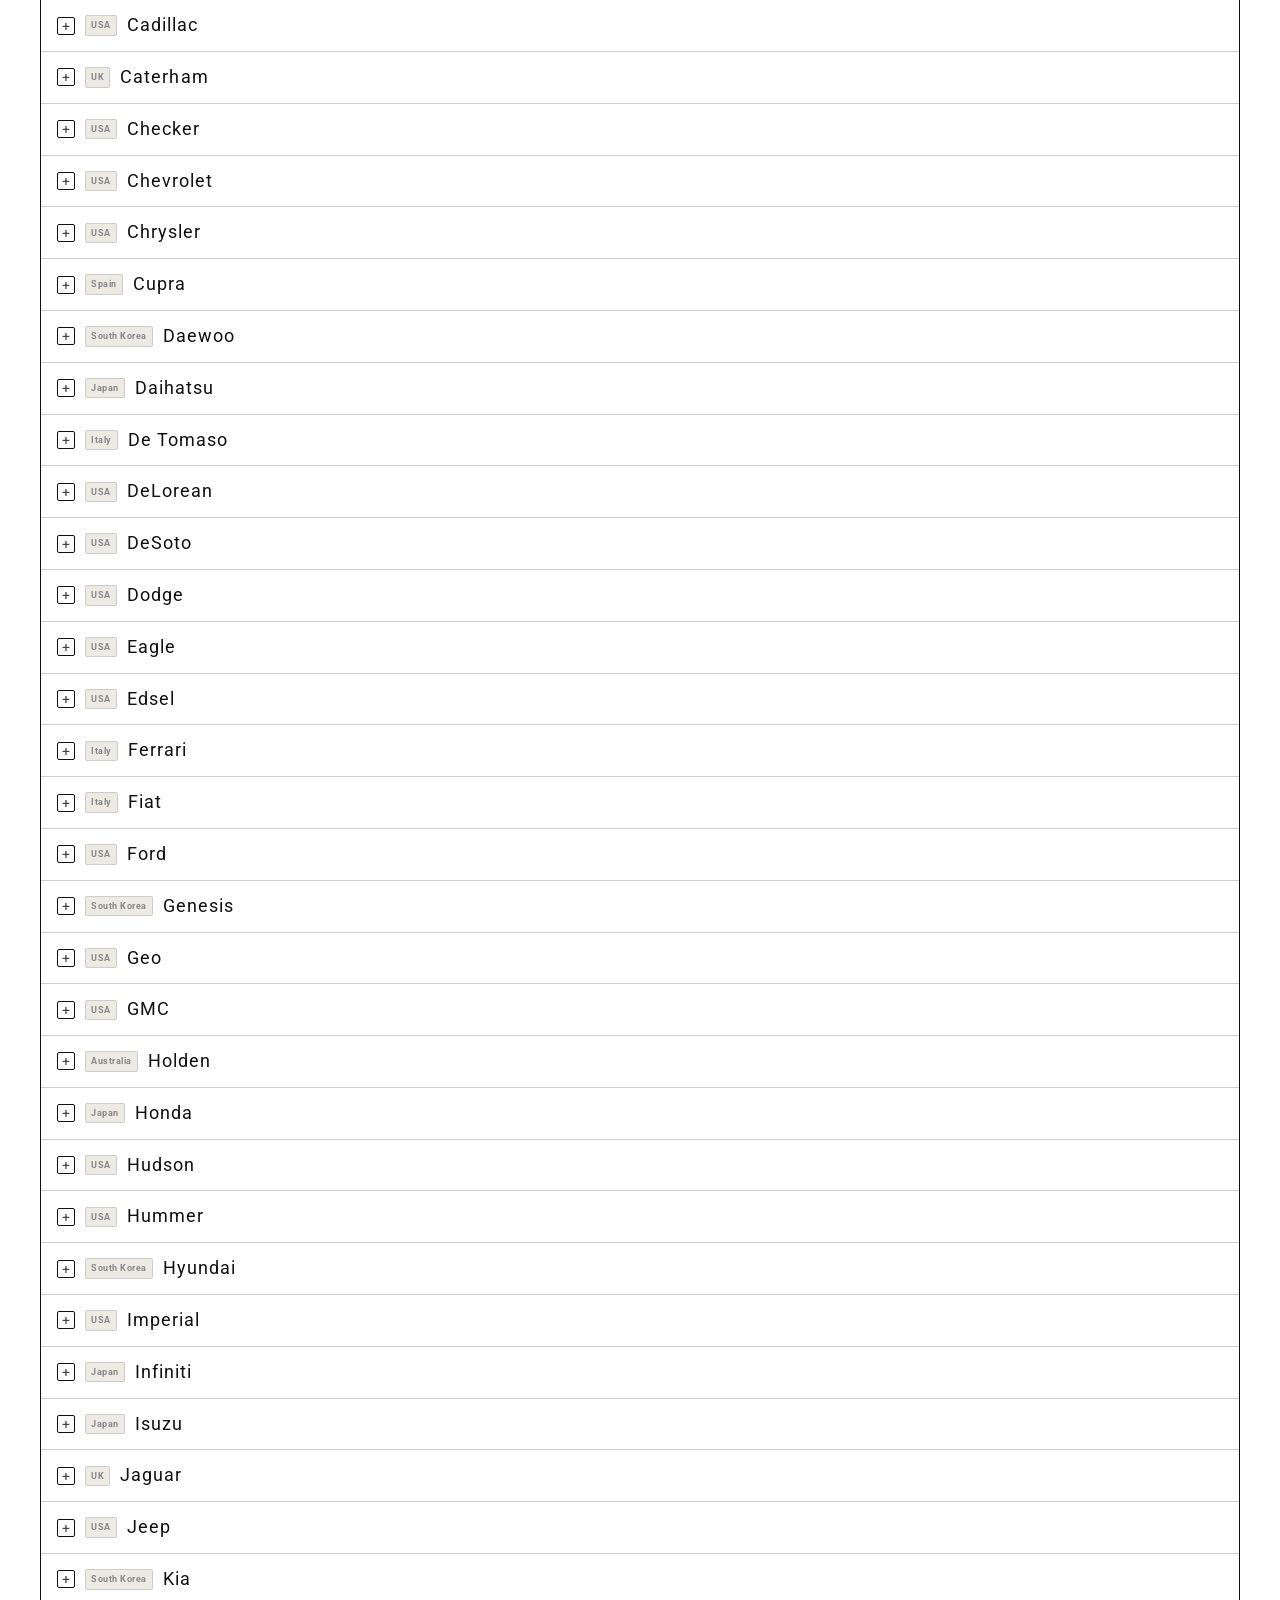
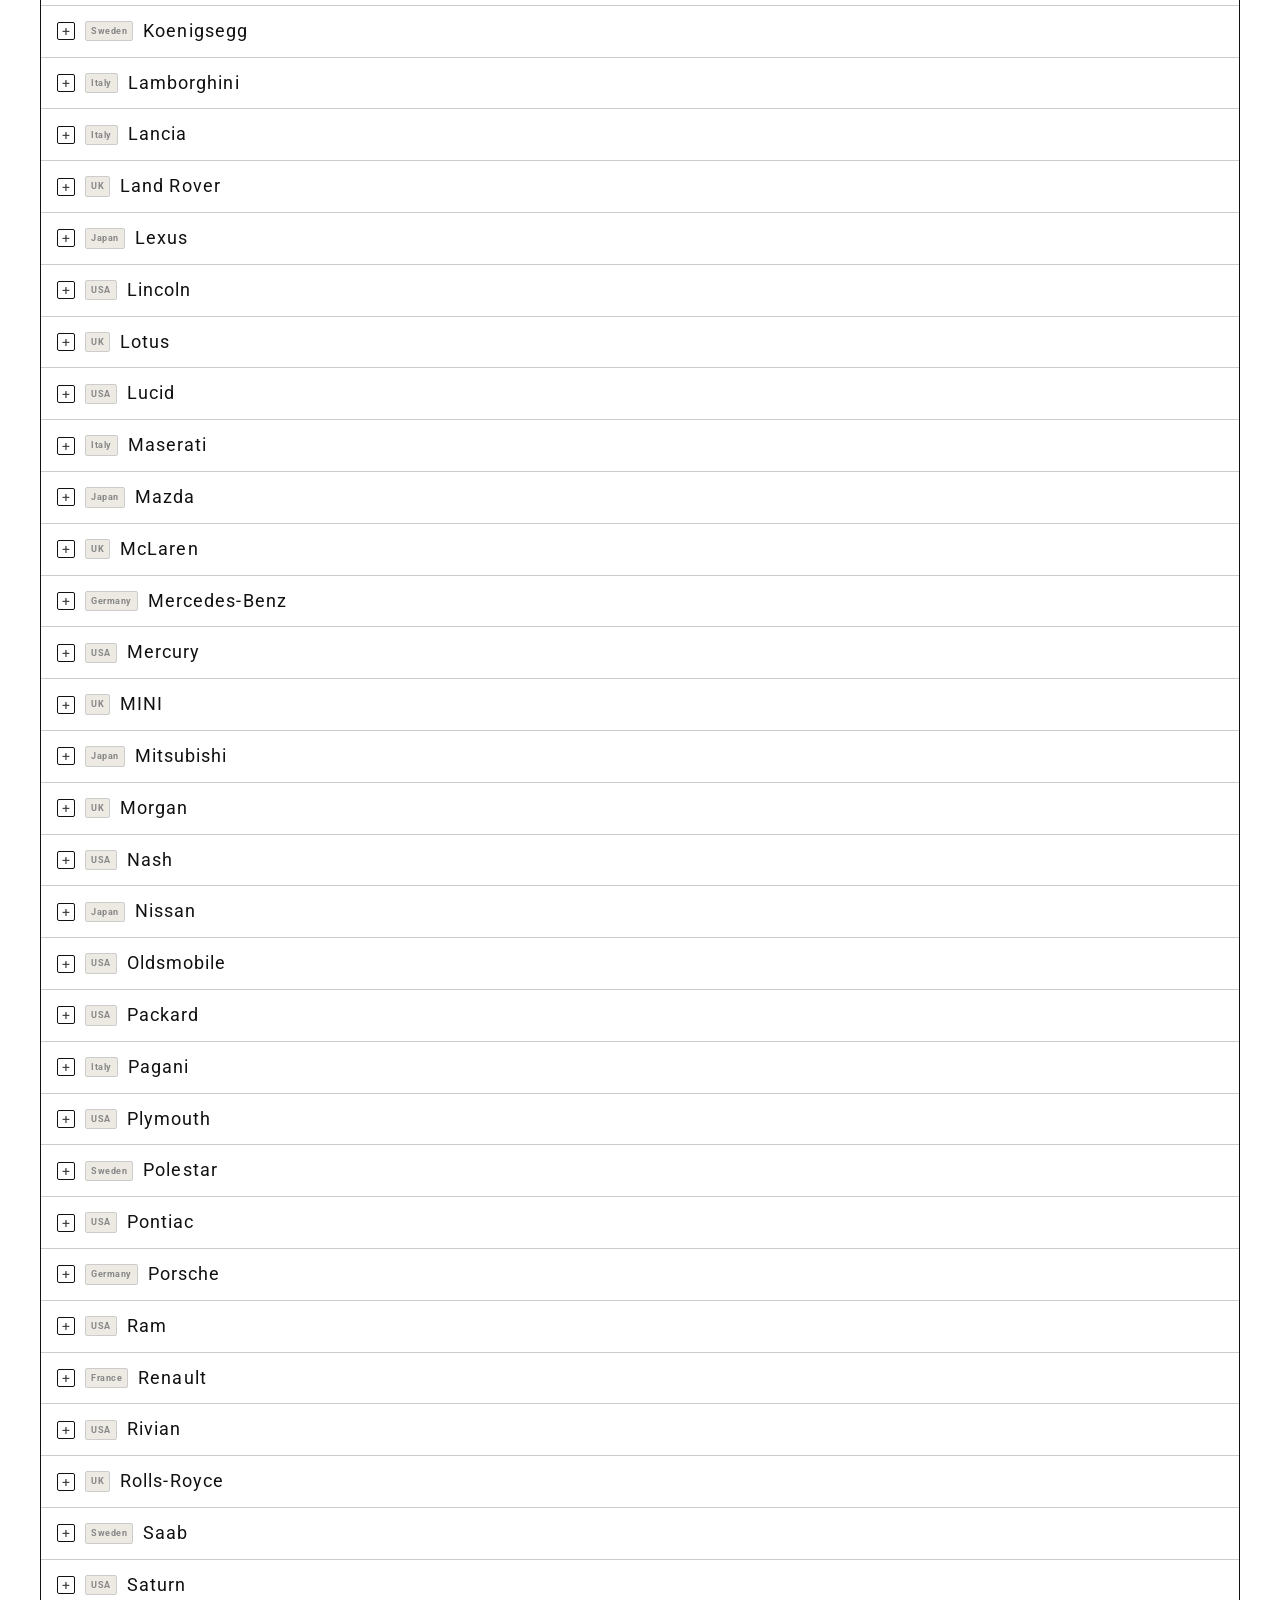
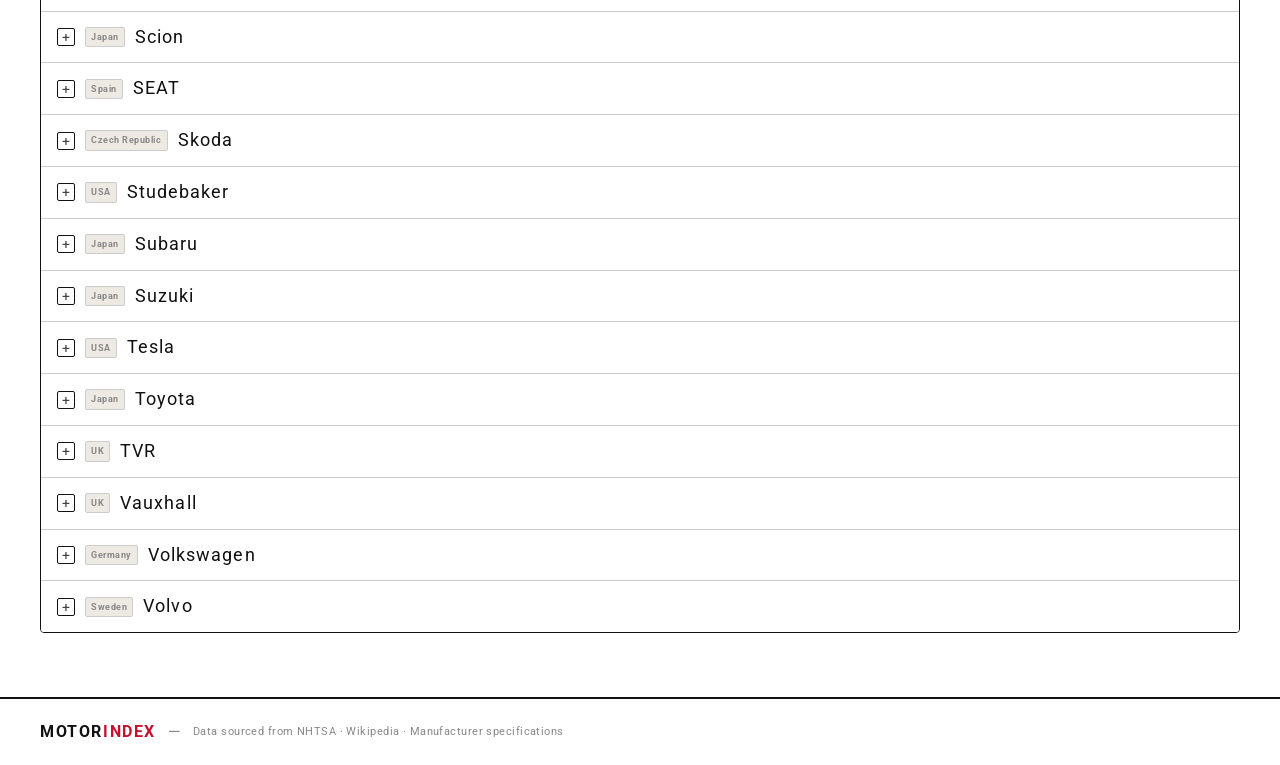
==== commit 31d4e7e0: "Year-accurate car images with cinematic hero layout - api.js: getWikiInfo now accepts year; tries ye" ====
--- a/car.html
+++ b/car.html
@@ -50,12 +50,6 @@
 
       <!-- Car hero -->
       <div class="car-hero" id="carHero">
-        <div class="car-hero-text">
-          <p class="car-year-badge" id="carYear">—</p>
-          <h1 class="car-title" id="carTitle">Loading vehicle...</h1>
-          <div class="car-meta" id="carMeta"></div>
-          <div class="car-rating-row" id="carRatingRow"></div>
-        </div>
         <div class="car-hero-image" id="carHeroImage">
           <div class="car-image-placeholder" id="carImagePlaceholder">
             <svg viewBox="0 0 120 60" fill="none" xmlns="http://www.w3.org/2000/svg" class="car-silhouette">
@@ -66,6 +60,12 @@
             </svg>
           </div>
           <img class="car-image hidden" id="carImage" alt="" loading="lazy">
+        </div>
+        <div class="car-hero-text">
+          <p class="car-year-badge" id="carYear">—</p>
+          <h1 class="car-title" id="carTitle">Loading vehicle...</h1>
+          <div class="car-meta" id="carMeta"></div>
+          <div class="car-rating-row" id="carRatingRow"></div>
         </div>
       </div>
 
--- a/css/style.css
+++ b/css/style.css
@@ -104,6 +104,11 @@
   border-radius: 2px;
   padding: 0 7px;
   flex-shrink: 0;
+  transition: background var(--transition);
+}
+
+[data-theme="dark"] .logo-mark {
+  background: #F0EFEB;
 }
 
 .logo-m {
@@ -113,6 +118,12 @@
   text-decoration-color: #ffffff;
   text-underline-offset: 2px;
   text-decoration-thickness: 2px;
+  transition: color var(--transition);
+}
+
+[data-theme="dark"] .logo-m {
+  color: #111111;
+  text-decoration-color: #111111;
 }
 
 .logo-i {
@@ -170,8 +181,13 @@
   text-align: center;
   overflow: hidden;
   min-height: calc(100vh - 60px);
-  border-bottom: 1px solid rgba(147, 197, 253, 0.12);
+  border-bottom: 1px solid var(--border);
+  background: var(--bg);
+}
+
+[data-theme="dark"] .hero {
   background: #020407;
+  border-bottom-color: rgba(147, 197, 253, 0.12);
 }
 
 .hero-bg-lines {
@@ -1109,13 +1125,11 @@
 .car-main { padding: 40px 24px 80px; }
 
 .car-hero {
-  display: grid;
-  grid-template-columns: 1fr auto;
-  gap: 40px;
-  align-items: start;
-  padding: 32px 0 40px;
+  display: flex;
+  flex-direction: column;
+  gap: 0;
+  padding: 0 0 40px;
   border-bottom: 2px solid var(--border-2);
-  margin-bottom: 0;
 }
 
 .car-year-badge {
@@ -1180,16 +1194,37 @@
 }
 
 .car-hero-image {
-  width: 280px;
-  flex-shrink: 0;
+  width: 100%;
+  height: 420px;
+  position: relative;
+  overflow: hidden;
+  background: var(--bg-2);
+  border-radius: 6px;
+  margin-bottom: 32px;
+}
+
+/* Gradient fade at the bottom blending into page */
+.car-hero-image::after {
+  content: '';
+  position: absolute;
+  bottom: 0;
+  left: 0;
+  right: 0;
+  height: 120px;
+  background: linear-gradient(to top, var(--bg) 0%, transparent 100%);
+  pointer-events: none;
+  z-index: 1;
+}
+
+.car-hero-text {
+  padding: 0;
 }
 
 .car-image-placeholder {
-  width: 280px;
-  height: 160px;
+  width: 100%;
+  height: 100%;
   background: var(--bg-2);
-  border: 1.5px dashed var(--border);
-  border-radius: var(--radius);
+  border: none;
   display: flex;
   align-items: center;
   justify-content: center;
@@ -1197,14 +1232,16 @@
   transition: background var(--transition);
 }
 
-.car-silhouette { width: 140px; opacity: 0.5; }
+.car-silhouette { width: 180px; opacity: 0.35; }
 
 .car-image {
-  width: 280px;
-  height: 180px;
+  width: 100%;
+  height: 100%;
   object-fit: cover;
-  border-radius: var(--radius);
-  border: 1.5px solid var(--border);
+  object-position: center 60%;
+  display: block;
+  border-radius: 0;
+  border: none;
 }
 
 .car-image.hidden { display: none; }
@@ -1821,11 +1858,7 @@
     gap: 16px;
   }
 
-  .car-hero {
-    grid-template-columns: 1fr;
-  }
-
-  .car-hero-image { display: none; }
+  .car-hero-image { height: 240px; }
 }
 
 @media (max-width: 600px) {
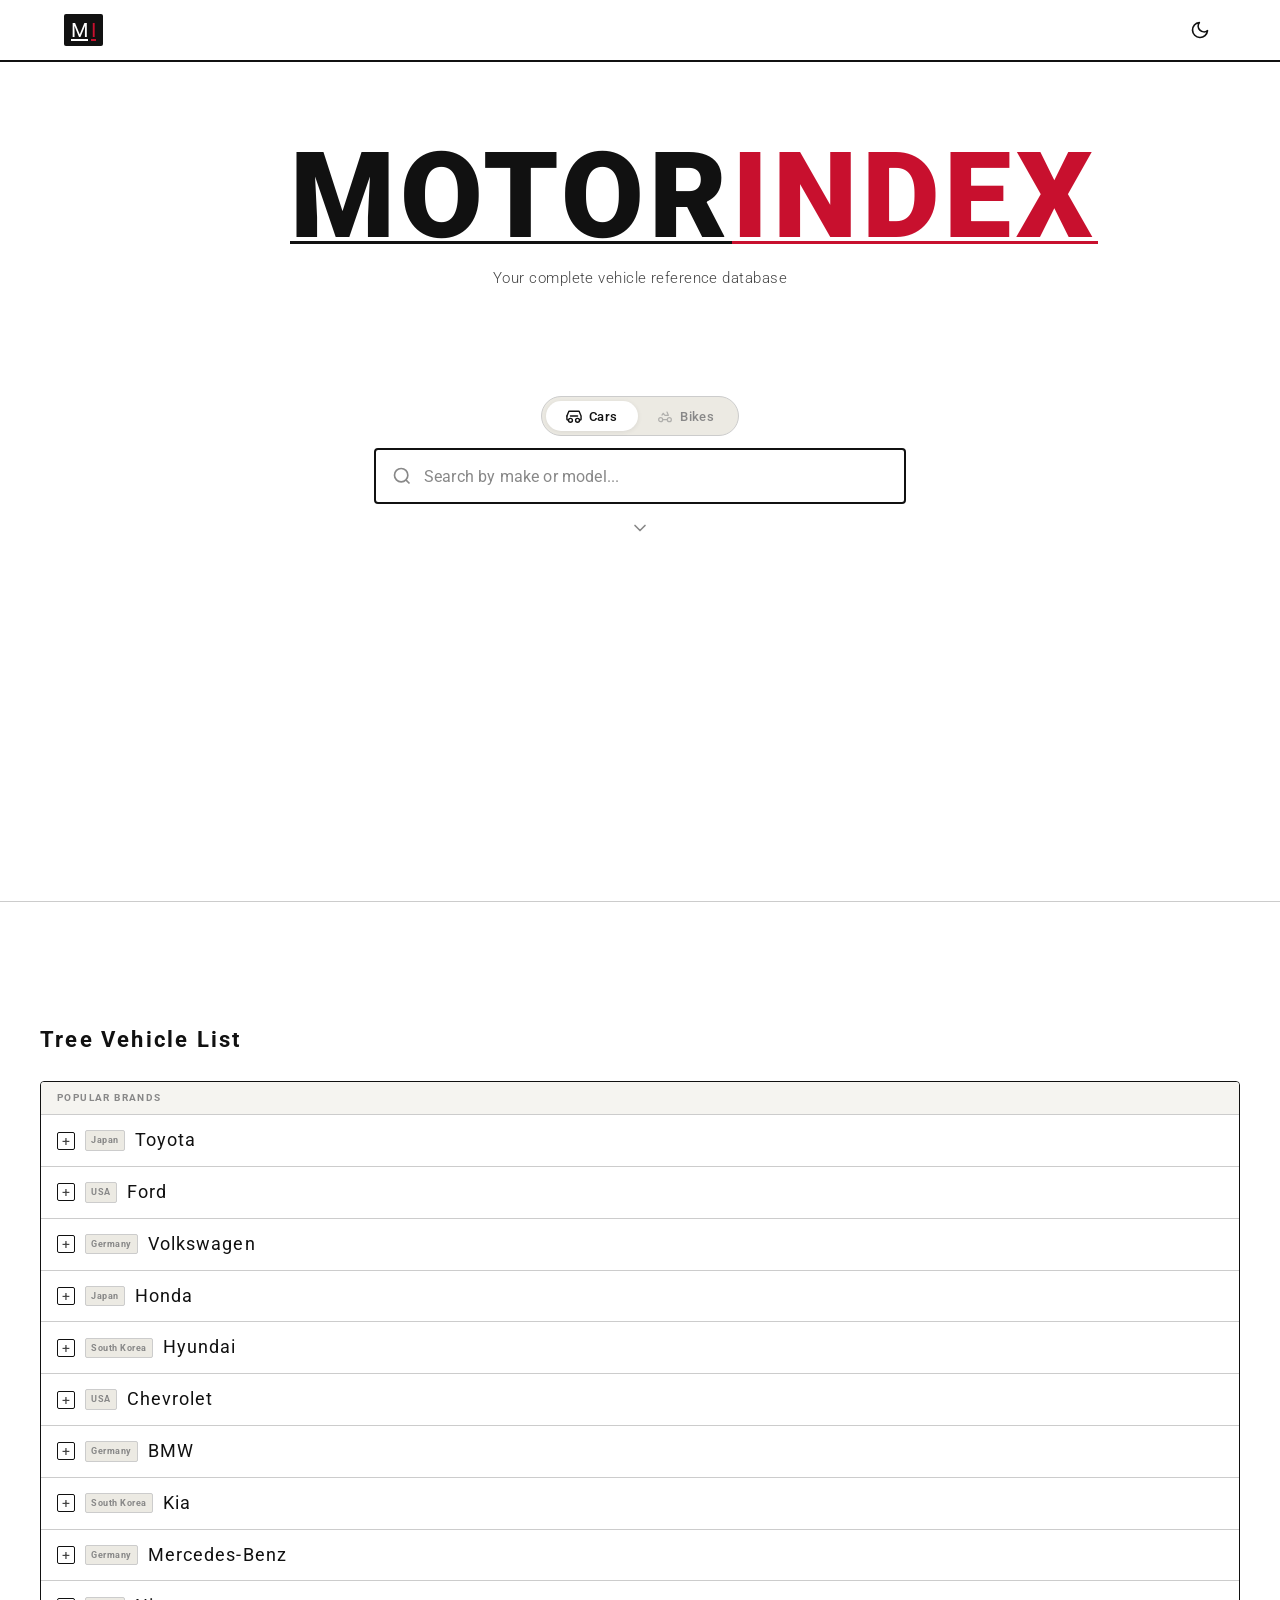
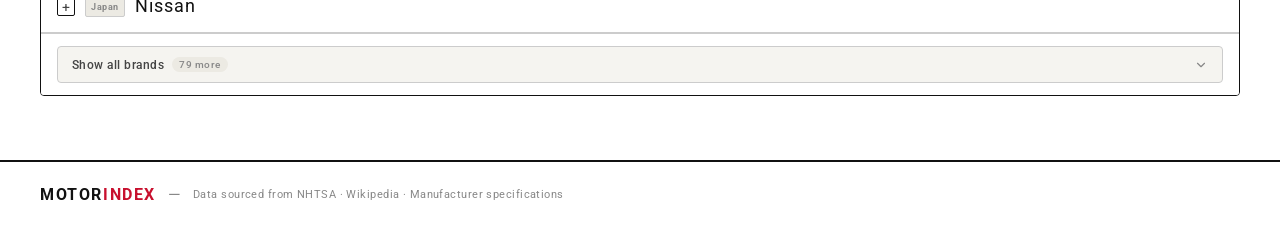
==== commit c9688144: "Redesign Quick Facts: subtitle, fixed 6 rows, MPG toggle, no loading state Header: - Two-line header" ====
--- a/car.html
+++ b/car.html
@@ -118,14 +118,11 @@
 
           <div class="overview-aside">
             <div class="quick-facts" id="quickFacts">
-              <div class="quick-facts-header">QUICK FACTS</div>
-              <div class="quick-facts-body" id="quickFactsBody">
-                <div class="skeleton-text">
-                  <div class="skeleton-line"></div>
-                  <div class="skeleton-line"></div>
-                  <div class="skeleton-line"></div>
-                </div>
+              <div class="quick-facts-header">
+                <div class="quick-facts-label">QUICK FACTS</div>
+                <div class="quick-facts-subtitle" id="quickFactsSubtitle">—</div>
               </div>
+              <div class="quick-facts-body" id="quickFactsBody"></div>
             </div>
 
             <div class="external-links" id="externalLinks"></div>
--- a/css/style.css
+++ b/css/style.css
@@ -235,13 +235,250 @@
 /* ── Floating Search ──────────────────────────────────────── */
 .float-search {
   position: fixed;
-  left: 50%;
-  transform: translateX(-50%);
+  left: 0;
+  /* centre via transform so we can animate to a left-side position */
+  transform: translateX(calc(50vw - 50%));
   width: 100%;
   max-width: 580px;
   padding: 0 24px;
   z-index: 50;
   top: 42vh; /* overridden by JS on scroll */
+  /* Transition applied by JS only during state changes (avoids scroll lag) */
+}
+
+/* ── Minimized state — just fade the bar out ─────────────────── */
+.float-search {
+  transition: opacity 0.4s cubic-bezier(0.4,0,0.2,1);
+}
+.float-search.search-minimized {
+  opacity: 0;
+  pointer-events: none;
+}
+
+/* ── Vertical icon strip — separate fixed element ────────────── */
+.search-strip {
+  position: fixed;
+  /* left + top both set precisely by JS */
+  left: 0;
+  top: 0;
+  z-index: 51;
+  display: flex;
+  flex-direction: column;
+  align-items: center;
+  padding: 6px 0;
+  background: var(--bg);
+  border: 2px solid var(--border-2);
+  border-radius: 10px;
+  box-shadow: 0 4px 24px var(--shadow-lg);
+  /* Hidden by default; transitions in when minimized */
+  opacity: 0;
+  pointer-events: none;
+  transform: translateX(-16px);
+  transition:
+    opacity 0.38s cubic-bezier(0.4,0,0.2,1),
+    transform 0.38s cubic-bezier(0.4,0,0.2,1),
+    top 0.12s linear,
+    background var(--transition),
+    border-color var(--transition);
+}
+.search-strip.strip-visible {
+  opacity: 1;
+  pointer-events: auto;
+  transform: translateX(0);
+}
+
+/* ── Strip buttons ───────────────────────────────────────────── */
+.strip-btn {
+  width: 36px;
+  height: 36px;
+  display: flex;
+  align-items: center;
+  justify-content: center;
+  background: transparent;
+  border: none;
+  border-radius: 6px;
+  margin: 3px 5px;
+  color: var(--text-3);
+  cursor: pointer;
+  transition: background 0.18s, color 0.18s;
+  flex-shrink: 0;
+}
+.strip-btn:hover {
+  background: var(--bg-3);
+  color: var(--text);
+}
+.strip-btn.strip-active {
+  color: var(--text);
+  background: var(--bg-3);
+}
+.strip-btn svg {
+  display: block;
+  flex-shrink: 0;
+}
+
+/* Thin rule between mode section and search button */
+.strip-sep {
+  width: 22px;
+  height: 1px;
+  background: var(--border);
+  margin: 2px 0;
+  flex-shrink: 0;
+}
+
+/* ══════════════════════════════════════════════════════════════
+   Spotlight Search Overlay
+   ══════════════════════════════════════════════════════════════ */
+.spotlight-overlay {
+  position: fixed;
+  inset: 0;
+  z-index: 200;
+  display: flex;
+  flex-direction: column;
+  align-items: center;
+  justify-content: flex-start;
+  padding-top: 15vh;
+  /* Glass blur */
+  background: rgba(0, 0, 0, 0.45);
+  backdrop-filter: blur(28px) saturate(1.4);
+  -webkit-backdrop-filter: blur(28px) saturate(1.4);
+  /* Hidden state */
+  opacity: 0;
+  pointer-events: none;
+  transition: opacity 0.25s cubic-bezier(0.4,0,0.2,1);
+}
+[data-theme="light"] .spotlight-overlay {
+  background: rgba(255,255,255,0.55);
+}
+.spotlight-overlay.spotlight-open {
+  opacity: 1;
+  pointer-events: auto;
+}
+
+/* ── Spotlight search box ─────────────────────────────────────── */
+.spotlight-box {
+  width: 100%;
+  max-width: 620px;
+  margin: 0 24px;
+  transform: scale(0.96) translateY(-12px);
+  transition: transform 0.28s cubic-bezier(0.34,1.4,0.64,1);
+}
+.spotlight-overlay.spotlight-open .spotlight-box {
+  transform: scale(1) translateY(0);
+}
+
+.spotlight-input-row {
+  display: flex;
+  align-items: center;
+  gap: 14px;
+  background: var(--bg);
+  border: 2px solid var(--border-2);
+  border-radius: 14px;
+  padding: 0 20px;
+  height: 64px;
+  box-shadow: 0 24px 64px rgba(0,0,0,0.35);
+}
+[data-theme="light"] .spotlight-input-row {
+  box-shadow: 0 24px 64px rgba(0,0,0,0.18);
+}
+
+.spotlight-input-icon {
+  color: var(--text-3);
+  flex-shrink: 0;
+}
+
+.spotlight-input {
+  flex: 1;
+  border: none;
+  outline: none;
+  background: transparent;
+  font-family: 'Roboto', sans-serif;
+  font-size: 20px;
+  font-weight: 300;
+  color: var(--text);
+  letter-spacing: 0.01em;
+}
+.spotlight-input::placeholder { color: var(--text-3); }
+
+.spotlight-close {
+  display: flex;
+  align-items: center;
+  justify-content: center;
+  width: 28px;
+  height: 28px;
+  border-radius: 6px;
+  background: var(--bg-3);
+  border: none;
+  color: var(--text-3);
+  cursor: pointer;
+  font-size: 12px;
+  font-family: 'Roboto', sans-serif;
+  letter-spacing: 0.04em;
+  flex-shrink: 0;
+  transition: background 0.15s, color 0.15s;
+}
+.spotlight-close:hover { background: var(--border); color: var(--text); }
+
+/* ── Spotlight results ────────────────────────────────────────── */
+.spotlight-results {
+  margin-top: 10px;
+  background: var(--bg);
+  border: 2px solid var(--border-2);
+  border-radius: 14px;
+  overflow: hidden;
+  box-shadow: 0 16px 48px rgba(0,0,0,0.25);
+  max-height: 360px;
+  overflow-y: auto;
+}
+.spotlight-results:empty { display: none; }
+
+.spotlight-result-item {
+  display: flex;
+  align-items: center;
+  gap: 14px;
+  padding: 13px 20px;
+  cursor: pointer;
+  transition: background 0.15s;
+  border-bottom: 1px solid var(--border);
+  color: var(--text);
+}
+.spotlight-result-item:last-child { border-bottom: none; }
+.spotlight-result-item:hover,
+.spotlight-result-item.sp-focused {
+  background: var(--bg-2);
+}
+
+.spotlight-result-icon {
+  width: 34px;
+  height: 34px;
+  border-radius: 8px;
+  background: var(--bg-3);
+  display: flex;
+  align-items: center;
+  justify-content: center;
+  font-family: 'Roboto', sans-serif;
+  font-size: 15px;
+  font-weight: 700;
+  color: var(--text-2);
+  flex-shrink: 0;
+}
+.spotlight-result-item:hover .spotlight-result-icon,
+.spotlight-result-item.sp-focused .spotlight-result-icon {
+  background: var(--accent);
+  color: #fff;
+}
+
+.spotlight-result-name {
+  font-size: 15px;
+  font-weight: 500;
+  flex: 1;
+}
+.spotlight-result-sub {
+  font-size: 12px;
+  color: var(--text-3);
+}
+.spotlight-result-arrow {
+  color: var(--text-3);
+  font-size: 16px;
 }
 
 .float-arrow {
@@ -1242,6 +1479,7 @@
   display: block;
   border-radius: 0;
   border: none;
+  opacity: 0;
 }
 
 .car-image.hidden { display: none; }
@@ -1406,25 +1644,42 @@
 }
 
 .quick-facts-header {
-  padding: 12px 16px;
+  padding: 10px 16px 8px;
   background: var(--text);
   color: var(--bg);
   font-family: 'Roboto', sans-serif;
+  transition: background var(--transition), color var(--transition);
+}
+
+.quick-facts-label {
   font-size: 10px;
   letter-spacing: 0.14em;
   font-weight: 700;
-  transition: background var(--transition), color var(--transition);
+  opacity: 0.6;
+  line-height: 1;
+  margin-bottom: 4px;
+}
+
+.quick-facts-subtitle {
+  font-size: 13px;
+  font-weight: 500;
+  letter-spacing: 0.01em;
+  line-height: 1.3;
+  color: var(--bg);
+  white-space: nowrap;
+  overflow: hidden;
+  text-overflow: ellipsis;
 }
 
 .quick-facts-body {
-  padding: 8px 0;
+  padding: 4px 0;
 }
 
 .fact-row {
   display: flex;
   justify-content: space-between;
-  align-items: baseline;
-  padding: 10px 16px;
+  align-items: center;
+  padding: 8px 16px;
   gap: 12px;
   border-bottom: 1px solid var(--border);
   transition: background 0.15s;
@@ -1434,9 +1689,10 @@
 .fact-row:hover { background: var(--bg-3); }
 
 .fact-key {
-  font-size: 12px;
+  font-size: 11px;
   color: var(--text-3);
   flex-shrink: 0;
+  letter-spacing: 0.02em;
 }
 
 .fact-val {
@@ -1445,6 +1701,50 @@
   font-weight: 700;
   color: var(--text);
   text-align: right;
+}
+
+/* ── MPG unit toggle inside fact-val ─────────────────────────── */
+.mpg-wrap {
+  display: flex;
+  flex-direction: column;
+  align-items: flex-end;
+  gap: 5px;
+}
+
+.mpg-figures {
+  font-size: 12px;
+  font-weight: 700;
+  color: var(--text);
+  text-align: right;
+}
+
+.mpg-toggle {
+  display: flex;
+  align-items: center;
+  background: var(--bg-3);
+  border: 1px solid var(--border);
+  border-radius: 100px;
+  padding: 2px;
+  gap: 0;
+}
+
+.mpg-unit-btn {
+  padding: 2px 8px;
+  border-radius: 100px;
+  border: none;
+  background: transparent;
+  font-family: 'Roboto', sans-serif;
+  font-size: 9px;
+  font-weight: 700;
+  letter-spacing: 0.06em;
+  color: var(--text-3);
+  cursor: pointer;
+  transition: background 0.18s, color 0.18s;
+  white-space: nowrap;
+}
+.mpg-unit-btn.mpg-active {
+  background: var(--text);
+  color: var(--bg);
 }
 
 /* ── External Links ───────────────────────────────────────── */
@@ -1958,6 +2258,78 @@
   color: #fff;
 }
 
+/* ── Tree section labels (Popular Brands / All Brands) ────── */
+.tree-section-label {
+  padding: 8px 16px;
+  font-family: 'Roboto', sans-serif;
+  font-size: 10px;
+  font-weight: 700;
+  letter-spacing: 0.14em;
+  color: var(--text-3);
+  background: var(--bg-2);
+  border-bottom: 1px solid var(--border);
+  transition: background var(--transition);
+}
+
+/* ── Show More ────────────────────────────────────────────── */
+.tree-show-more-wrap {
+  padding: 12px 16px;
+  border-top: 1px solid var(--border);
+  background: var(--bg);
+  transition: background var(--transition);
+}
+
+.tree-show-more-btn {
+  display: flex;
+  align-items: center;
+  gap: 8px;
+  width: 100%;
+  padding: 10px 14px;
+  background: var(--bg-2);
+  border: 1.5px solid var(--border);
+  border-radius: var(--radius);
+  font-family: 'Roboto', sans-serif;
+  font-size: 12px;
+  font-weight: 500;
+  letter-spacing: 0.04em;
+  color: var(--text-2);
+  cursor: pointer;
+  transition: background 0.2s, color 0.2s, border-color 0.2s;
+}
+.tree-show-more-btn:hover {
+  background: var(--bg-3);
+  border-color: var(--border-2);
+  color: var(--text);
+}
+
+.show-more-count {
+  padding: 2px 7px;
+  background: var(--bg-3);
+  border-radius: 100px;
+  font-size: 10px;
+  color: var(--text-3);
+  transition: background var(--transition);
+}
+
+.show-more-arrow {
+  margin-left: auto;
+  color: var(--text-3);
+  transition: transform 0.35s cubic-bezier(0.4, 0, 0.2, 1);
+  flex-shrink: 0;
+}
+.tree-show-more-btn[aria-expanded="true"] .show-more-arrow {
+  transform: rotate(180deg);
+}
+
+/* ── Extended makes list (collapsed by default) ───────────── */
+.tree-extended {
+  display: grid;
+  grid-template-rows: 0fr;
+  transition: grid-template-rows 0.45s cubic-bezier(0.4, 0, 0.2, 1);
+}
+.tree-extended.open { grid-template-rows: 1fr; }
+.tree-extended-inner { overflow: hidden; min-height: 0; }
+
 /* ── Make level ───────────────────────────────────────────── */
 .tree-make { border-bottom: 1px solid var(--border); }
 .tree-make:last-child { border-bottom: none; }
